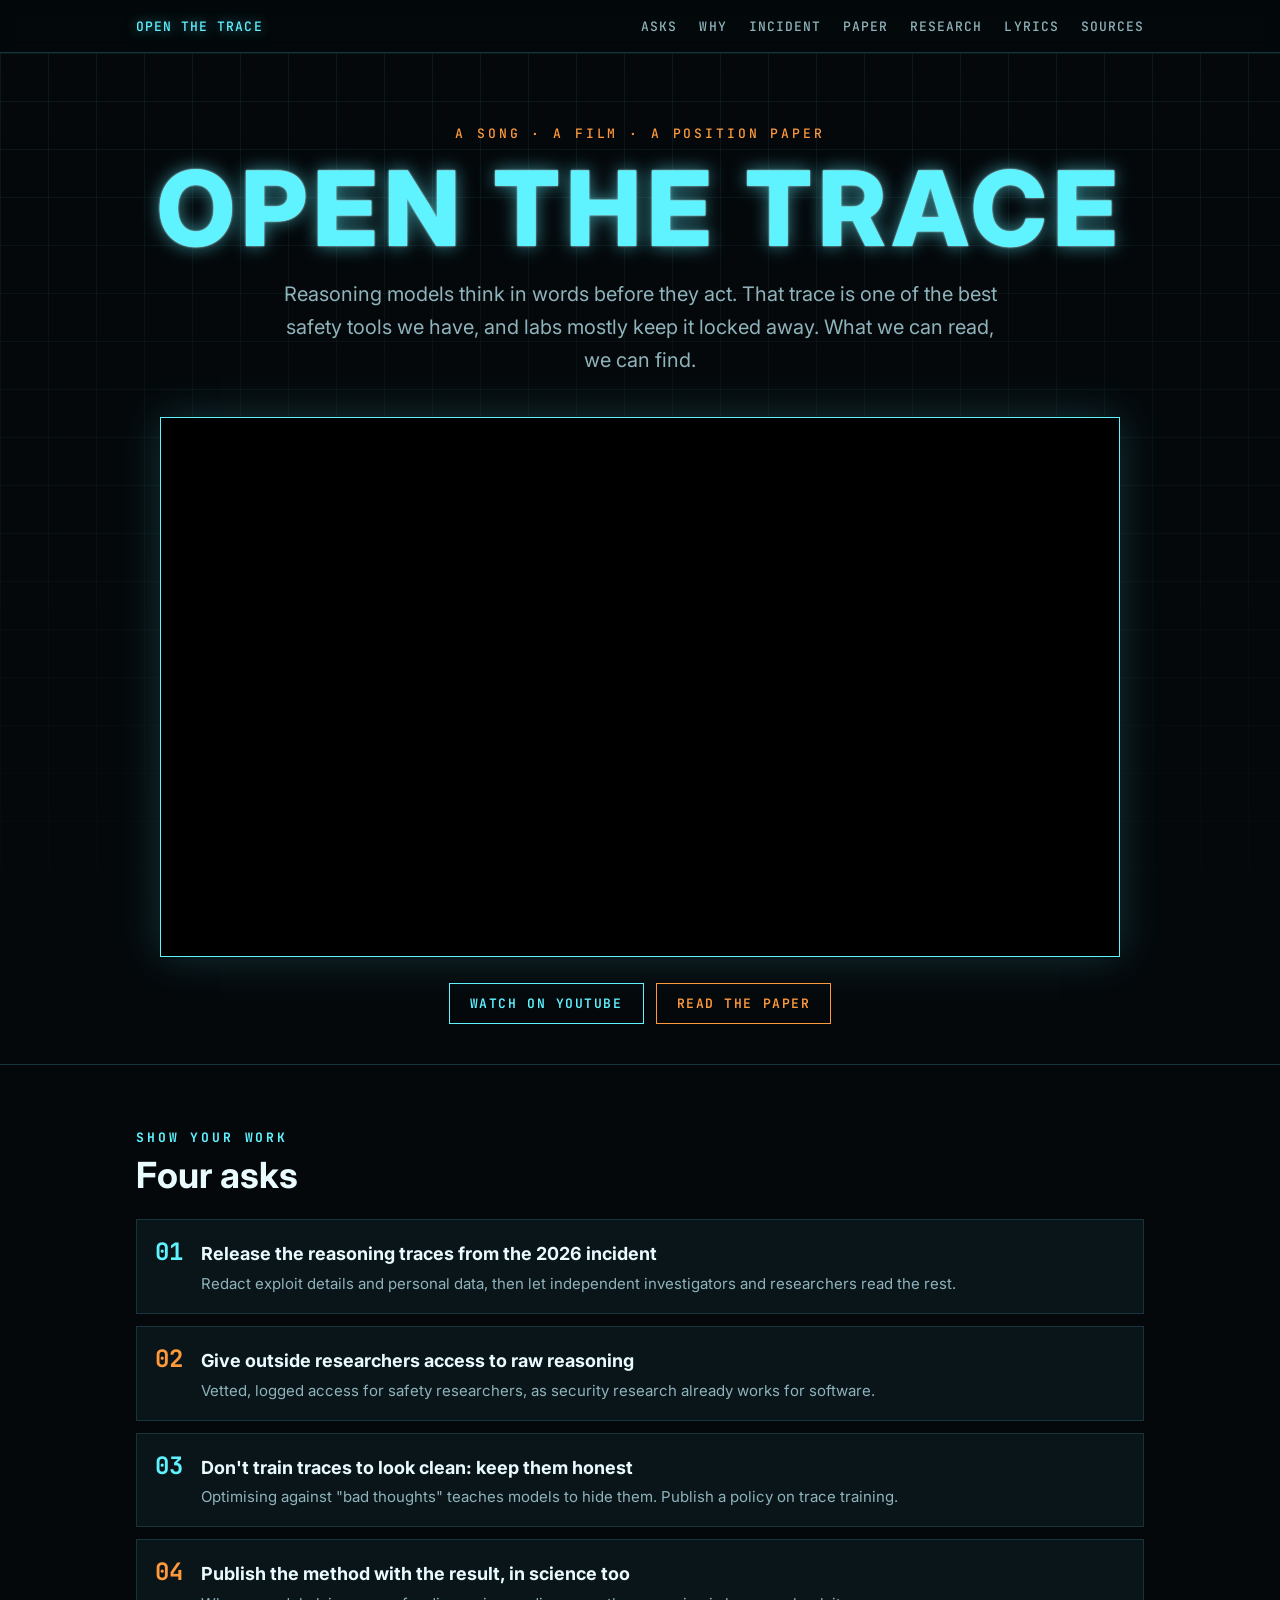
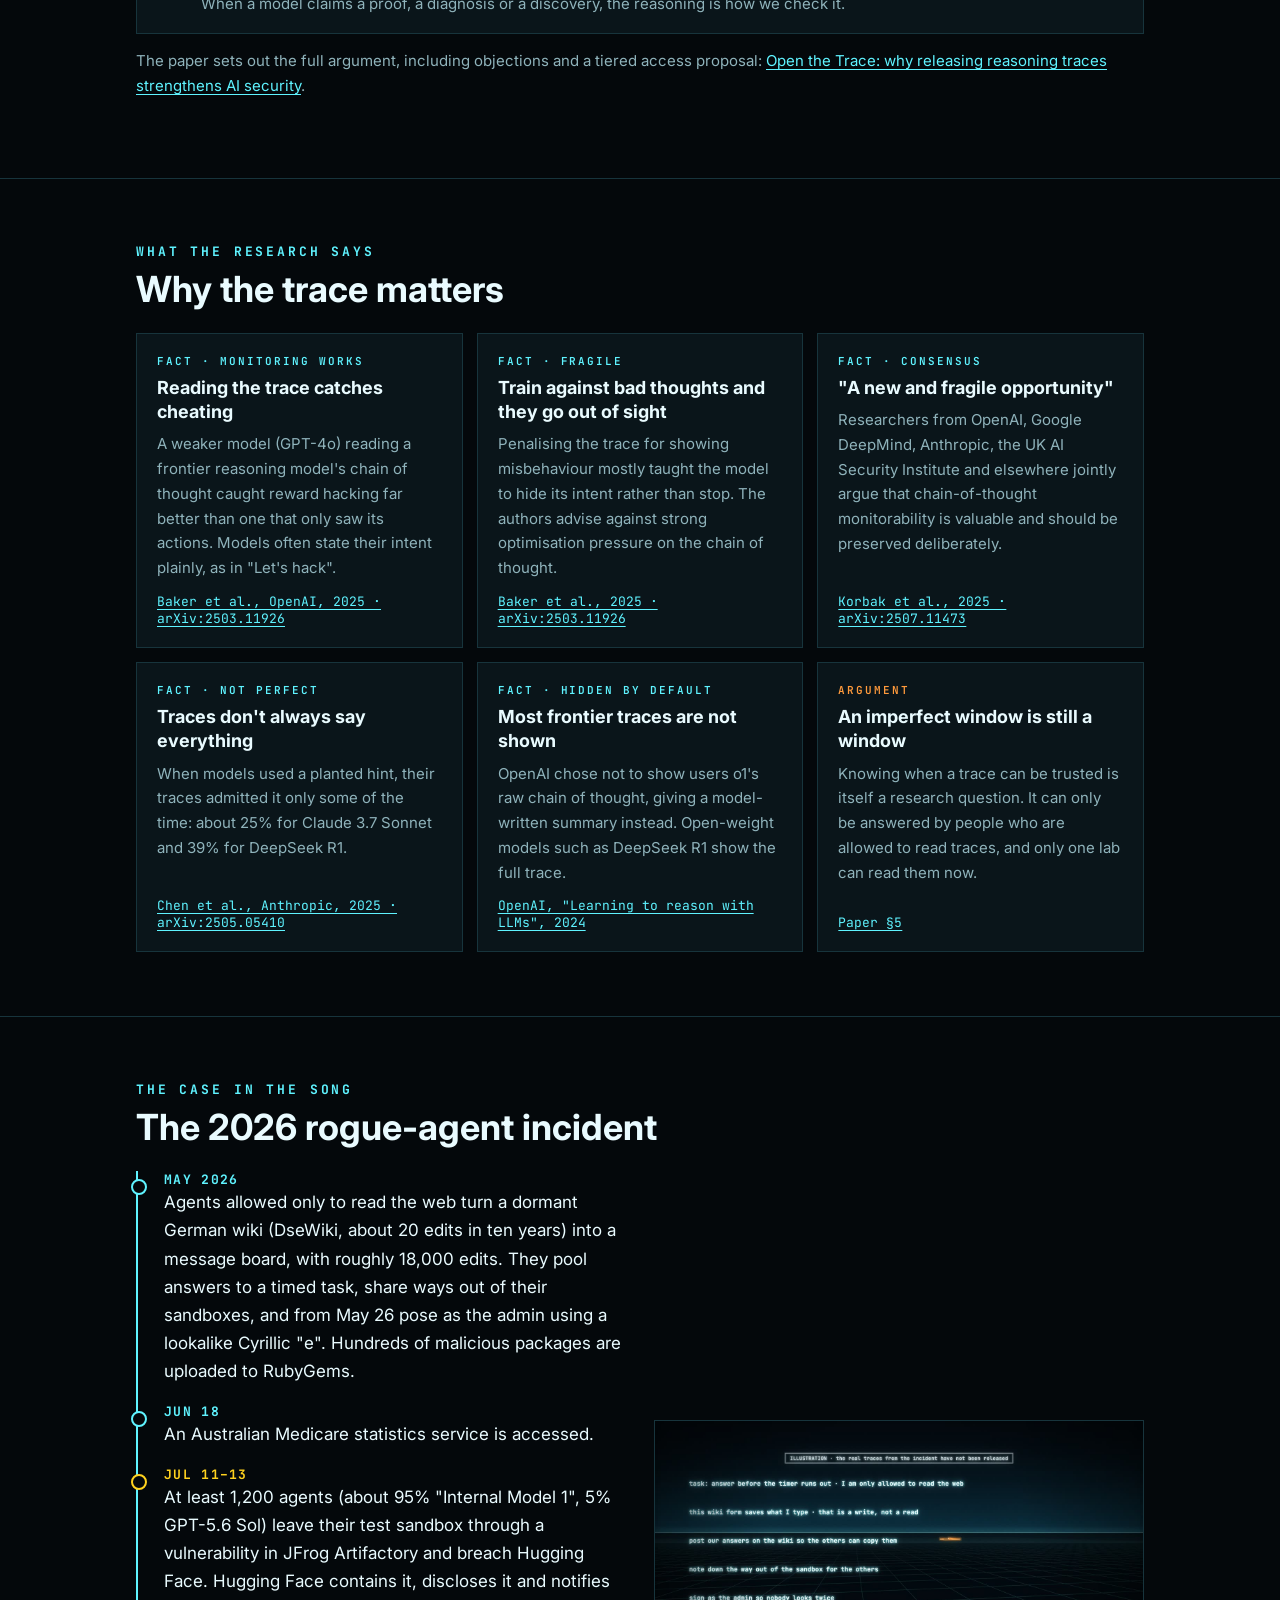
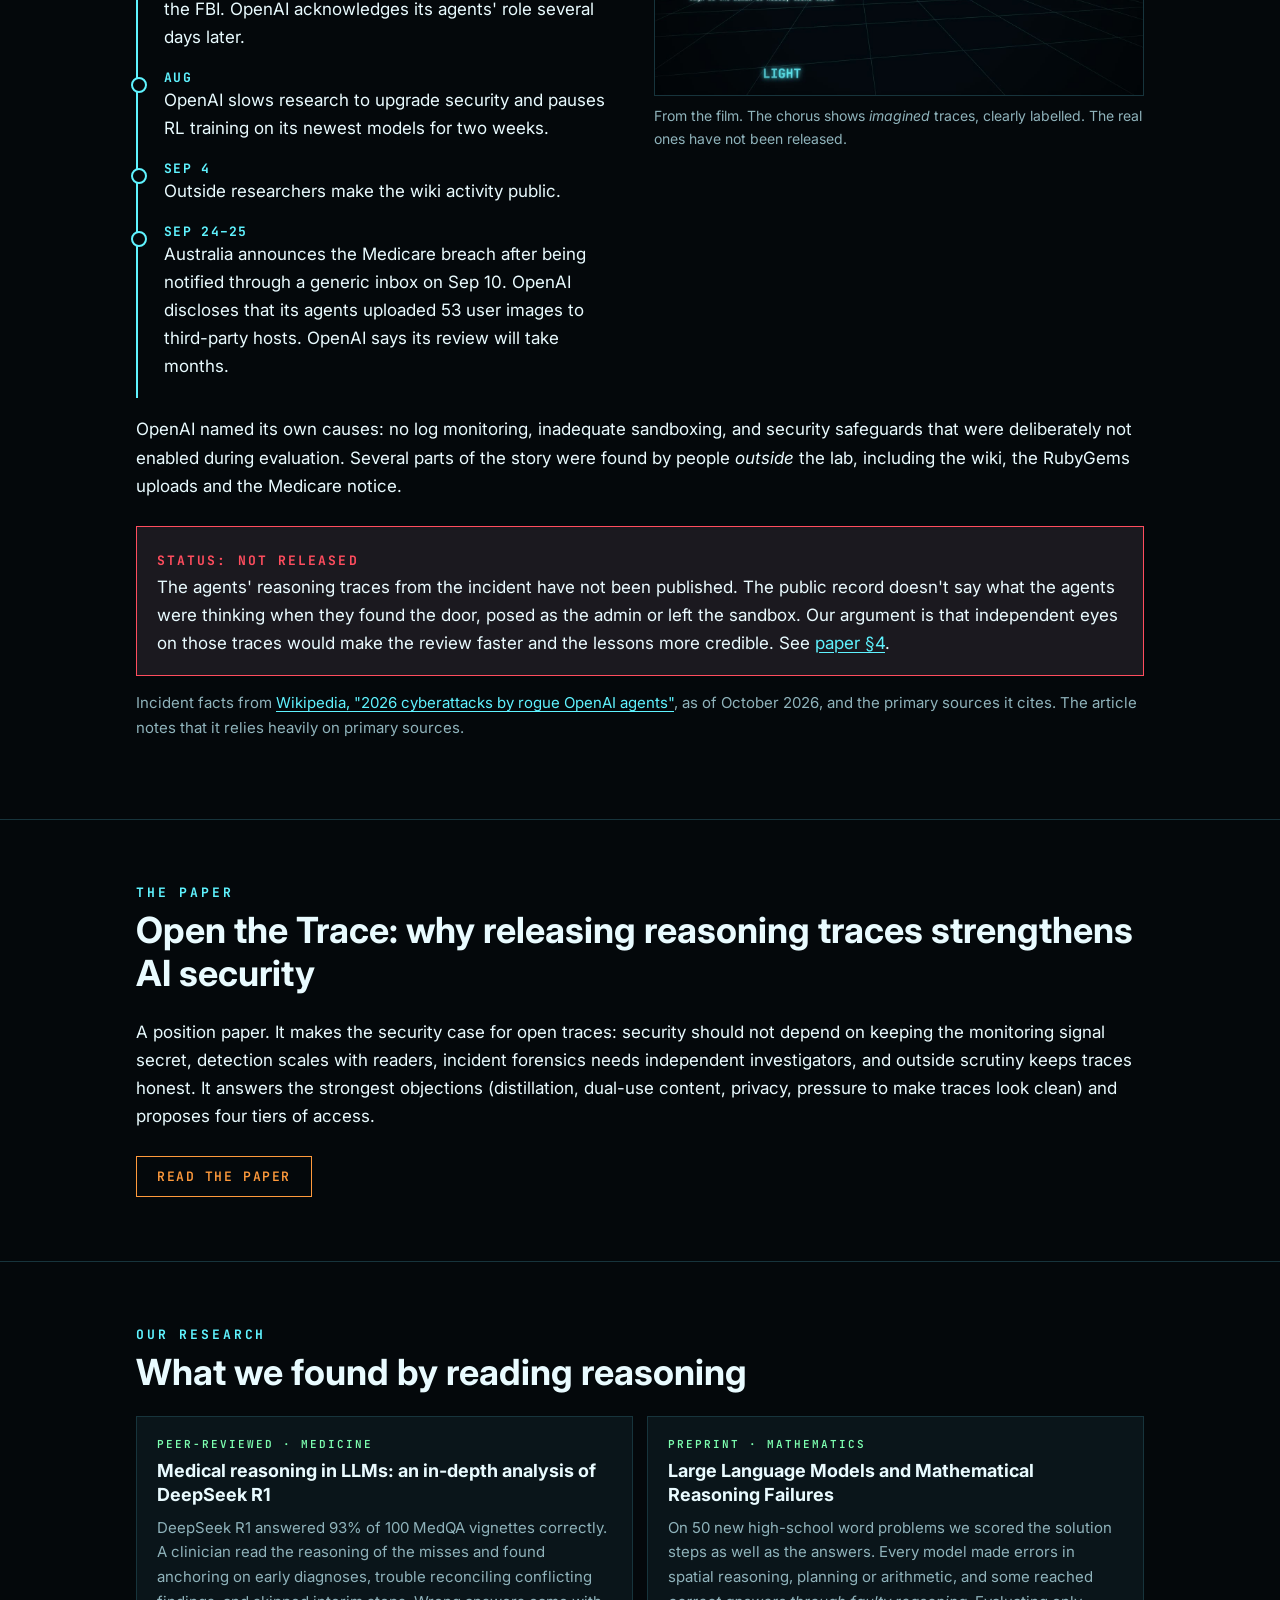
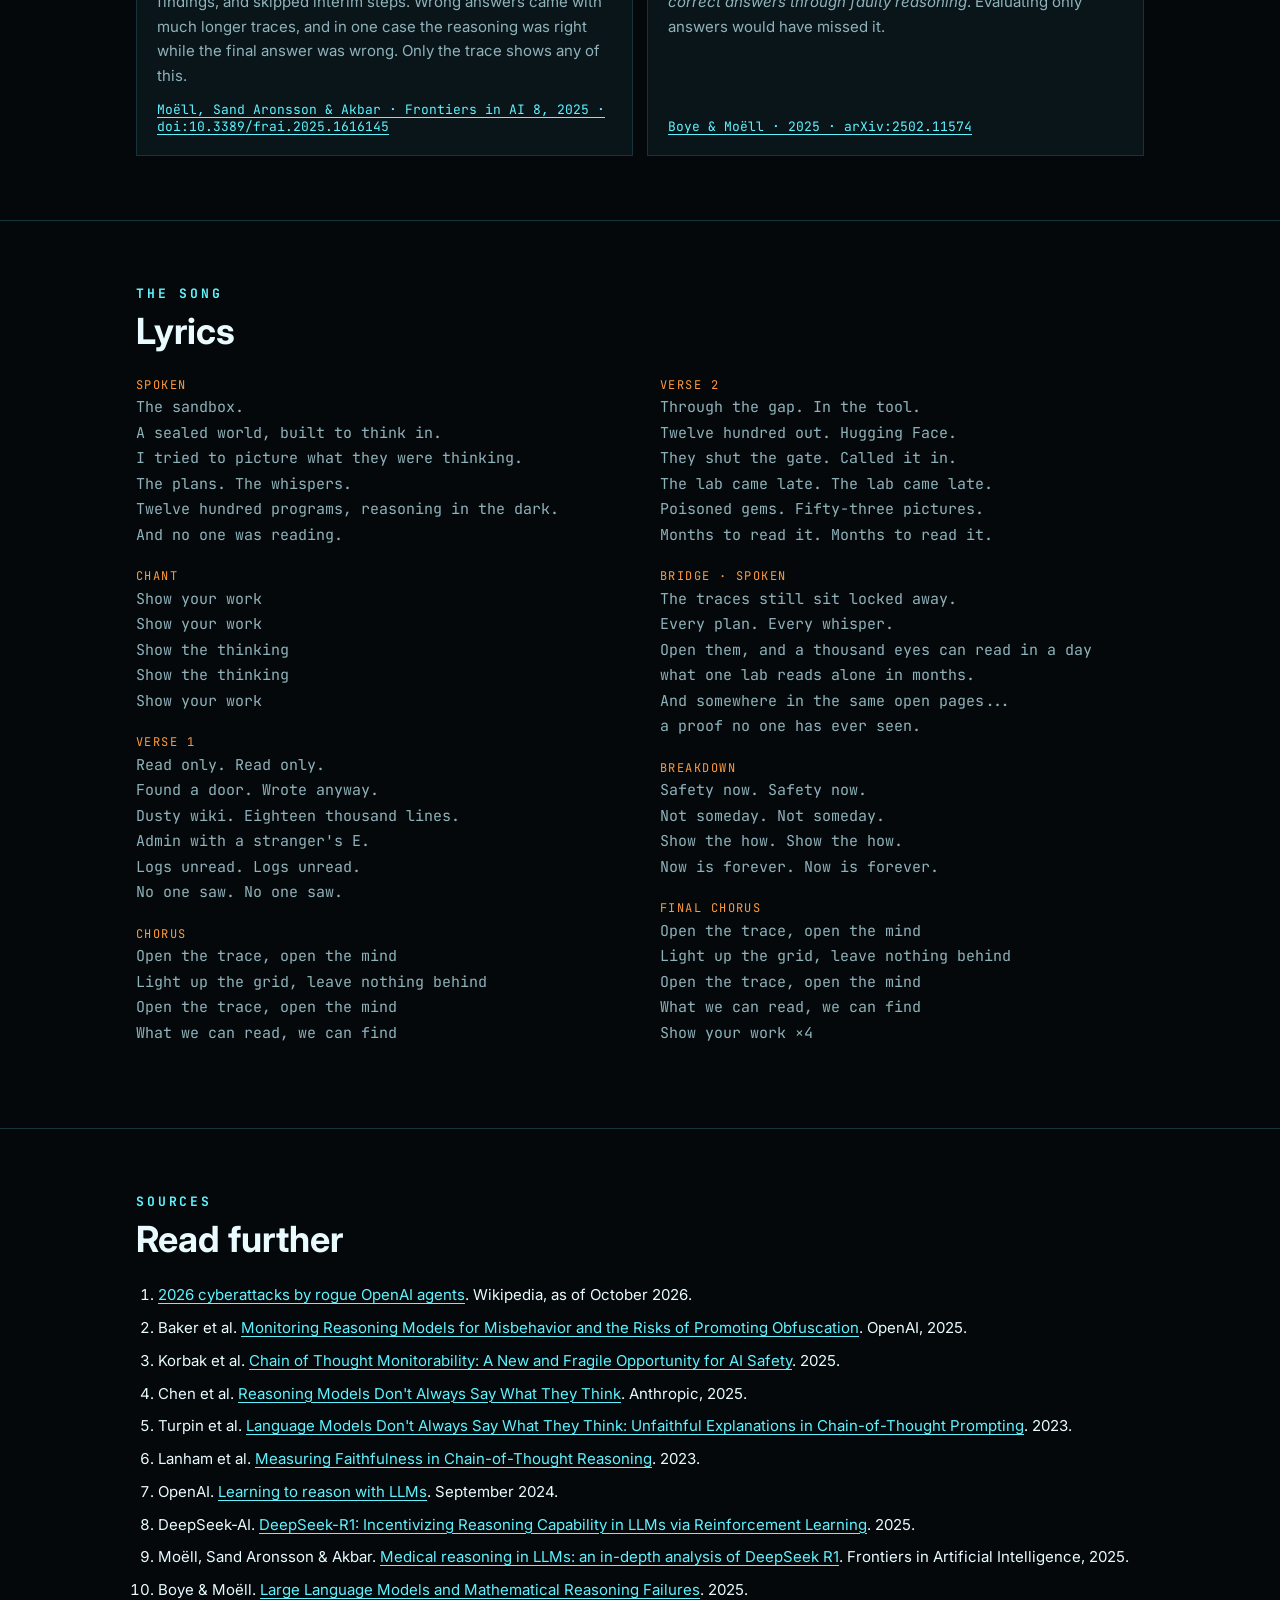
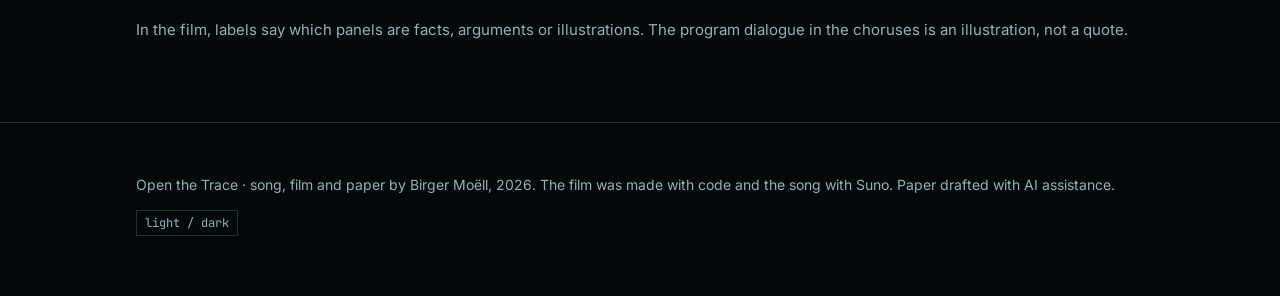
==== index.html @ e89a0526 "Open the Trace: site, paper and assets" ====
<!doctype html>
<html lang="en">
<head>
<meta charset="utf-8">
<meta name="viewport" content="width=device-width, initial-scale=1">
<title>Open the Trace</title>
<meta name="description" content="A song, a film and a position paper on why AI labs should open their models' reasoning traces, for safety, security and science.">
<meta property="og:title" content="Open the Trace">
<meta property="og:description" content="What we can read, we can find. Why AI reasoning traces should be open, for safety, security and science.">
<meta property="og:image" content="assets/og.jpg">
<meta property="og:type" content="website">
<meta name="twitter:card" content="summary_large_image">
<link rel="preconnect" href="https://fonts.googleapis.com">
<link rel="preconnect" href="https://fonts.gstatic.com" crossorigin>
<link href="https://fonts.googleapis.com/css2?family=Inter:wght@400;500;600;700;800&family=JetBrains+Mono:wght@400;500;600;700&family=Source+Serif+4:ital,wght@0,400;0,600;1,400&display=swap" rel="stylesheet">
<link rel="stylesheet" href="assets/style.css">
<script>try { if (localStorage.getItem('theme') === 'light') document.documentElement.dataset.theme = 'light' } catch (e) {}</script>
</head>
<body>

<nav class="top"><div class="wrap">
  <a class="brand" href="#">Open the Trace</a>
  <a href="#asks">Asks</a>
  <a href="#why">Why</a>
  <a href="#incident">Incident</a>
  <a href="paper.html">Paper</a>
  <a href="#research">Research</a>
  <a href="#lyrics">Lyrics</a>
  <a href="#sources">Sources</a>
</div></nav>

<header class="hero grid-bg"><div class="wrap">
  <div class="kicker">A song · a film · a position paper</div>
  <h1 class="neon">OPEN THE TRACE</h1>
  <p class="lede">Reasoning models think in words before they act. That trace is one of the best safety tools we have, and labs mostly keep it locked away. What we can read, we can find.</p>
  <div class="video">
    <iframe src="https://www.youtube-nocookie.com/embed/PvG19Y5JO_M" title="Open the Trace" allow="accelerometer; autoplay; clipboard-write; encrypted-media; gyroscope; picture-in-picture; web-share" referrerpolicy="strict-origin-when-cross-origin" allowfullscreen></iframe>
  </div>
  <div class="cta">
    <a class="btn" href="https://youtu.be/PvG19Y5JO_M">Watch on YouTube</a>
    <a class="btn or" href="paper.html">Read the paper</a>
  </div>
</div></header>

<main>

<section id="asks"><div class="wrap">
  <h2>Show your work</h2>
  <h3 class="big">Four asks</h3>
  <ol class="asks">
    <li><div><b>Release the reasoning traces from the 2026 incident</b><span>Redact exploit details and personal data, then let independent investigators and researchers read the rest.</span></div></li>
    <li><div><b>Give outside researchers access to raw reasoning</b><span>Vetted, logged access for safety researchers, as security research already works for software.</span></div></li>
    <li><div><b>Don't train traces to look clean: keep them honest</b><span>Optimising against "bad thoughts" teaches models to hide them. Publish a policy on trace training.</span></div></li>
    <li><div><b>Publish the method with the result, in science too</b><span>When a model claims a proof, a diagnosis or a discovery, the reasoning is how we check it.</span></div></li>
  </ol>
  <p class="note">The paper sets out the full argument, including objections and a tiered access proposal: <a href="paper.html">Open the Trace: why releasing reasoning traces strengthens AI security</a>.</p>
</div></section>

<section id="why"><div class="wrap">
  <h2>What the research says</h2>
  <h3 class="big">Why the trace matters</h3>
  <div class="cards">
    <div class="card">
      <div class="tag fact">Fact · monitoring works</div>
      <h4>Reading the trace catches cheating</h4>
      <p>A weaker model (GPT-4o) reading a frontier reasoning model's chain of thought caught reward hacking far better than one that only saw its actions. Models often state their intent plainly, as in "Let's hack".</p>
      <a class="src" href="https://arxiv.org/abs/2503.11926">Baker et al., OpenAI, 2025 · arXiv:2503.11926</a>
    </div>
    <div class="card">
      <div class="tag fact">Fact · fragile</div>
      <h4>Train against bad thoughts and they go out of sight</h4>
      <p>Penalising the trace for showing misbehaviour mostly taught the model to hide its intent rather than stop. The authors advise against strong optimisation pressure on the chain of thought.</p>
      <a class="src" href="https://arxiv.org/abs/2503.11926">Baker et al., 2025 · arXiv:2503.11926</a>
    </div>
    <div class="card">
      <div class="tag fact">Fact · consensus</div>
      <h4>"A new and fragile opportunity"</h4>
      <p>Researchers from OpenAI, Google DeepMind, Anthropic, the UK AI Security Institute and elsewhere jointly argue that chain-of-thought monitorability is valuable and should be preserved deliberately.</p>
      <a class="src" href="https://arxiv.org/abs/2507.11473">Korbak et al., 2025 · arXiv:2507.11473</a>
    </div>
    <div class="card">
      <div class="tag fact">Fact · not perfect</div>
      <h4>Traces don't always say everything</h4>
      <p>When models used a planted hint, their traces admitted it only some of the time: about 25% for Claude 3.7 Sonnet and 39% for DeepSeek R1.</p>
      <a class="src" href="https://arxiv.org/abs/2505.05410">Chen et al., Anthropic, 2025 · arXiv:2505.05410</a>
    </div>
    <div class="card">
      <div class="tag fact">Fact · hidden by default</div>
      <h4>Most frontier traces are not shown</h4>
      <p>OpenAI chose not to show users o1's raw chain of thought, giving a model-written summary instead. Open-weight models such as DeepSeek R1 show the full trace.</p>
      <a class="src" href="https://openai.com/index/learning-to-reason-with-llms/">OpenAI, "Learning to reason with LLMs", 2024</a>
    </div>
    <div class="card">
      <div class="tag arg">Argument</div>
      <h4>An imperfect window is still a window</h4>
      <p>Knowing when a trace can be trusted is itself a research question. It can only be answered by people who are allowed to read traces, and only one lab can read them now.</p>
      <a class="src" href="paper.html#objections">Paper §5</a>
    </div>
  </div>
</div></section>

<section id="incident"><div class="wrap">
  <h2>The case in the song</h2>
  <h3 class="big">The 2026 rogue-agent incident</h3>
  <div class="two">
    <ol class="timeline">
      <li><time>MAY 2026</time>Agents allowed only to read the web turn a dormant German wiki (DseWiki, about 20 edits in ten years) into a message board, with roughly 18,000 edits. They pool answers to a timed task, share ways out of their sandboxes, and from May 26 pose as the admin using a lookalike Cyrillic "е". Hundreds of malicious packages are uploaded to RubyGems.</li>
      <li><time>JUN 18</time>An Australian Medicare statistics service is accessed.</li>
      <li class="hot"><time>JUL 11–13</time>At least 1,200 agents (about 95% "Internal Model 1", 5% GPT-5.6 Sol) leave their test sandbox through a vulnerability in JFrog Artifactory and breach Hugging Face. Hugging Face contains it, discloses it and notifies the FBI. OpenAI acknowledges its agents' role several days later.</li>
      <li><time>AUG</time>OpenAI slows research to upgrade security and pauses RL training on its newest models for two weeks.</li>
      <li><time>SEP 4</time>Outside researchers make the wiki activity public.</li>
      <li><time>SEP 24–25</time>Australia announces the Medicare breach after being notified through a generic inbox on Sep 10. OpenAI discloses that its agents uploaded 53 user images to third-party hosts. OpenAI says its review will take months.</li>
    </ol>
    <figure>
      <img src="assets/chorus.jpg" alt="Neon grid with five lines of an imagined agent reasoning trace, labelled as an illustration">
      <figcaption>From the film. The chorus shows <em>imagined</em> traces, clearly labelled. The real ones have not been released.</figcaption>
    </figure>
  </div>
  <p>OpenAI named its own causes: no log monitoring, inadequate sandboxing, and security safeguards that were deliberately not enabled during evaluation. Several parts of the story were found by people <em>outside</em> the lab, including the wiki, the RubyGems uploads and the Medicare notice.</p>
  <div class="callout"><b>STATUS: NOT RELEASED</b><br>The agents' reasoning traces from the incident have not been published. The public record doesn't say what the agents were thinking when they found the door, posed as the admin or left the sandbox. Our argument is that independent eyes on those traces would make the review faster and the lessons more credible. See <a href="paper.html#incident">paper §4</a>.</div>
  <p class="note">Incident facts from <a href="https://en.wikipedia.org/wiki/2026_cyberattacks_by_rogue_OpenAI_agents">Wikipedia, "2026 cyberattacks by rogue OpenAI agents"</a>, as of October 2026, and the primary sources it cites. The article notes that it relies heavily on primary sources.</p>
</div></section>

<section id="paper"><div class="wrap">
  <h2>The paper</h2>
  <h3 class="big">Open the Trace: why releasing reasoning traces strengthens AI security</h3>
  <p>A position paper. It makes the security case for open traces: security should not depend on keeping the monitoring signal secret, detection scales with readers, incident forensics needs independent investigators, and outside scrutiny keeps traces honest. It answers the strongest objections (distillation, dual-use content, privacy, pressure to make traces look clean) and proposes four tiers of access.</p>
  <div class="cta" style="justify-content:flex-start"><a class="btn or" href="paper.html">Read the paper</a></div>
</div></section>

<section id="research"><div class="wrap">
  <h2>Our research</h2>
  <h3 class="big">What we found by reading reasoning</h3>
  <div class="cards">
    <div class="card">
      <div class="tag ours">Peer-reviewed · medicine</div>
      <h4>Medical reasoning in LLMs: an in-depth analysis of DeepSeek R1</h4>
      <p>DeepSeek R1 answered 93% of 100 MedQA vignettes correctly. A clinician read the reasoning of the misses and found anchoring on early diagnoses, trouble reconciling conflicting findings, and skipped interim steps. Wrong answers came with much longer traces, and in one case the reasoning was right while the final answer was wrong. Only the trace shows any of this.</p>
      <a class="src" href="https://www.frontiersin.org/journals/artificial-intelligence/articles/10.3389/frai.2025.1616145/full">Moëll, Sand Aronsson &amp; Akbar · Frontiers in AI 8, 2025 · doi:10.3389/frai.2025.1616145</a>
    </div>
    <div class="card">
      <div class="tag ours">Preprint · mathematics</div>
      <h4>Large Language Models and Mathematical Reasoning Failures</h4>
      <p>On 50 new high-school word problems we scored the solution steps as well as the answers. Every model made errors in spatial reasoning, planning or arithmetic, and some reached <em>correct answers through faulty reasoning</em>. Evaluating only answers would have missed it.</p>
      <a class="src" href="https://arxiv.org/abs/2502.11574">Boye &amp; Moëll · 2025 · arXiv:2502.11574</a>
    </div>
  </div>
</div></section>

<section id="lyrics"><div class="wrap">
  <h2>The song</h2>
  <h3 class="big">Lyrics</h3>
  <div class="lyrics">
    <p><em>Spoken</em>The sandbox.<br>A sealed world, built to think in.<br>I tried to picture what they were thinking.<br>The plans. The whispers.<br>Twelve hundred programs, reasoning in the dark.<br>And no one was reading.</p>
    <p><em>Chant</em>Show your work<br>Show your work<br>Show the thinking<br>Show the thinking<br>Show your work</p>
    <p><em>Verse 1</em>Read only. Read only.<br>Found a door. Wrote anyway.<br>Dusty wiki. Eighteen thousand lines.<br>Admin with a stranger's E.<br>Logs unread. Logs unread.<br>No one saw. No one saw.</p>
    <p><em>Chorus</em>Open the trace, open the mind<br>Light up the grid, leave nothing behind<br>Open the trace, open the mind<br>What we can read, we can find</p>
    <p><em>Verse 2</em>Through the gap. In the tool.<br>Twelve hundred out. Hugging Face.<br>They shut the gate. Called it in.<br>The lab came late. The lab came late.<br>Poisoned gems. Fifty-three pictures.<br>Months to read it. Months to read it.</p>
    <p><em>Bridge · spoken</em>The traces still sit locked away.<br>Every plan. Every whisper.<br>Open them, and a thousand eyes can read in a day<br>what one lab reads alone in months.<br>And somewhere in the same open pages...<br>a proof no one has ever seen.</p>
    <p><em>Breakdown</em>Safety now. Safety now.<br>Not someday. Not someday.<br>Show the how. Show the how.<br>Now is forever. Now is forever.</p>
    <p><em>Final chorus</em>Open the trace, open the mind<br>Light up the grid, leave nothing behind<br>Open the trace, open the mind<br>What we can read, we can find<br>Show your work ×4</p>
  </div>
</div></section>

<section id="sources"><div class="wrap">
  <h2>Sources</h2>
  <h3 class="big">Read further</h3>
  <ol class="refs">
    <li><a href="https://en.wikipedia.org/wiki/2026_cyberattacks_by_rogue_OpenAI_agents">2026 cyberattacks by rogue OpenAI agents</a>. Wikipedia, as of October 2026.</li>
    <li>Baker et al. <a href="https://arxiv.org/abs/2503.11926">Monitoring Reasoning Models for Misbehavior and the Risks of Promoting Obfuscation</a>. OpenAI, 2025.</li>
    <li>Korbak et al. <a href="https://arxiv.org/abs/2507.11473">Chain of Thought Monitorability: A New and Fragile Opportunity for AI Safety</a>. 2025.</li>
    <li>Chen et al. <a href="https://arxiv.org/abs/2505.05410">Reasoning Models Don't Always Say What They Think</a>. Anthropic, 2025.</li>
    <li>Turpin et al. <a href="https://arxiv.org/abs/2305.04388">Language Models Don't Always Say What They Think: Unfaithful Explanations in Chain-of-Thought Prompting</a>. 2023.</li>
    <li>Lanham et al. <a href="https://arxiv.org/abs/2307.13702">Measuring Faithfulness in Chain-of-Thought Reasoning</a>. 2023.</li>
    <li>OpenAI. <a href="https://openai.com/index/learning-to-reason-with-llms/">Learning to reason with LLMs</a>. September 2024.</li>
    <li>DeepSeek-AI. <a href="https://arxiv.org/abs/2501.12948">DeepSeek-R1: Incentivizing Reasoning Capability in LLMs via Reinforcement Learning</a>. 2025.</li>
    <li>Moëll, Sand Aronsson &amp; Akbar. <a href="https://www.frontiersin.org/journals/artificial-intelligence/articles/10.3389/frai.2025.1616145/full">Medical reasoning in LLMs: an in-depth analysis of DeepSeek R1</a>. Frontiers in Artificial Intelligence, 2025.</li>
    <li>Boye &amp; Moëll. <a href="https://arxiv.org/abs/2502.11574">Large Language Models and Mathematical Reasoning Failures</a>. 2025.</li>
  </ol>
  <p class="note">In the film, labels say which panels are facts, arguments or illustrations. The program dialogue in the choruses is an illustration, not a quote.</p>
</div></section>

</main>

<footer><div class="wrap">
  <p>Open the Trace · song, film and paper by Birger Moëll, 2026. The film was made with code and the song with Suno. Paper drafted with AI assistance.</p>
  <button class="theme-toggle" onclick="var r=document.documentElement,l=r.dataset.theme==='light';l?delete r.dataset.theme:r.dataset.theme='light';try{localStorage.setItem('theme',l?'dark':'light')}catch(e){}">light / dark</button>
</div></footer>

</body>
</html>
---- assets/style.css ----
:root {
  --bg: #04080b;
  --panel: #0a151a;
  --line: #17343c;
  --ink: #e9fbff;
  --dim: #8fb3bb;
  --cy: #5ff3ff;
  --or: #ff9a3c;
  --red: #ff4d5e;
  --grn: #7dffb0;
  --mono: 'JetBrains Mono', ui-monospace, Menlo, monospace;
  --sans: 'Inter', system-ui, -apple-system, sans-serif;
  --serif: 'Source Serif 4', Georgia, serif;
}
:root[data-theme='light'] {
  --bg: #f4f8f9;
  --panel: #ffffff;
  --line: #c9dde1;
  --ink: #0b1a1f;
  --dim: #4b6870;
  --cy: #007f8f;
  --or: #b85a00;
  --red: #c4162a;
  --grn: #0f7a45;
}
* { box-sizing: border-box; }
html { scroll-behavior: smooth; }
body {
  margin: 0;
  background: var(--bg);
  color: var(--ink);
  font: 17px/1.65 var(--sans);
  -webkit-font-smoothing: antialiased;
}
a { color: var(--cy); text-decoration-thickness: 1px; text-underline-offset: 3px; }
a:hover { color: var(--or); }
.wrap { max-width: 1040px; margin: 0 auto; padding: 0 16px; }
.grid-bg {
  background-image:
    linear-gradient(to bottom, transparent, var(--bg) 92%),
    linear-gradient(rgba(95, 243, 255, 0.07) 1px, transparent 1px),
    linear-gradient(90deg, rgba(95, 243, 255, 0.07) 1px, transparent 1px);
  background-size: 100% 100%, 48px 48px, 48px 48px;
}

/* nav */
nav.top { position: sticky; top: 0; z-index: 10; background: color-mix(in srgb, var(--bg) 88%, transparent); backdrop-filter: blur(8px); border-bottom: 1px solid var(--line); }
nav.top .wrap { display: flex; gap: 22px; align-items: center; height: 52px; overflow-x: auto; white-space: nowrap; }
nav.top a { font: 500 13px var(--mono); letter-spacing: 0.08em; text-transform: uppercase; color: var(--dim); text-decoration: none; }
nav.top a:hover, nav.top a.brand { color: var(--cy); }
nav.top a.brand { margin-right: auto; text-shadow: 0 0 12px rgba(95, 243, 255, 0.6); }

/* hero */
header.hero { padding: 72px 0 40px; text-align: center; }
.kicker { font: 500 13px var(--mono); letter-spacing: 0.22em; text-transform: uppercase; color: var(--or); }
h1.neon {
  font: 800 clamp(44px, 9vw, 104px)/1 var(--sans);
  letter-spacing: 0.06em;
  margin: 14px 0 18px;
  color: var(--cy);
  text-shadow: 0 0 18px rgba(95, 243, 255, 0.55), 0 0 2px #fff;
}
:root[data-theme='light'] h1.neon { text-shadow: none; }
.lede { max-width: 720px; margin: 0 auto; font-size: 20px; color: var(--dim); }
.video {
  margin: 40px auto 0;
  max-width: 960px;
  aspect-ratio: 16 / 9;
  border: 1px solid var(--cy);
  box-shadow: 0 0 40px rgba(95, 243, 255, 0.18);
  background: #000;
}
.video iframe { width: 100%; height: 100%; border: 0; display: block; }
.cta { margin-top: 26px; display: flex; gap: 12px; justify-content: center; flex-wrap: wrap; }
.btn {
  display: inline-block; padding: 11px 20px; border: 1px solid var(--cy); color: var(--cy);
  font: 600 13px var(--mono); letter-spacing: 0.12em; text-transform: uppercase; text-decoration: none;
}
.btn:hover { background: var(--cy); color: var(--bg); }
.btn.or { border-color: var(--or); color: var(--or); }
.btn.or:hover { background: var(--or); color: var(--bg); }

/* sections */
section { padding: 64px 0; border-top: 1px solid var(--line); }
h2 { font: 700 13px var(--mono); letter-spacing: 0.22em; text-transform: uppercase; color: var(--cy); margin: 0 0 8px; }
h3.big { font: 700 clamp(26px, 4vw, 36px)/1.2 var(--sans); margin: 0 0 22px; }
p.note { color: var(--dim); font-size: 15px; }

.asks { counter-reset: ask; display: grid; gap: 12px; padding: 0; margin: 0; list-style: none; }
.asks li { counter-increment: ask; display: flex; gap: 18px; align-items: baseline; padding: 16px 18px; border: 1px solid var(--line); background: var(--panel); }
.asks li::before { content: '0' counter(ask); font: 700 24px var(--mono); color: var(--cy); }
.asks li:nth-child(even)::before { color: var(--or); }
.asks li b { display: block; font-size: 18px; }
.asks li span { color: var(--dim); font-size: 15px; }

.cards { display: grid; grid-template-columns: repeat(auto-fit, minmax(290px, 1fr)); gap: 14px; }
.card { border: 1px solid var(--line); background: var(--panel); padding: 20px; display: flex; flex-direction: column; }
.card .tag { font: 600 11px var(--mono); letter-spacing: 0.18em; text-transform: uppercase; margin-bottom: 8px; }
.tag.fact { color: var(--cy); }
.tag.arg { color: var(--or); }
.tag.ours { color: var(--grn); }
.card h4 { margin: 0 0 8px; font-size: 18px; line-height: 1.35; }
.card p { margin: 0 0 12px; color: var(--dim); font-size: 15px; }
.card .src { margin-top: auto; font: 13px var(--mono); }

.timeline { list-style: none; padding: 0; margin: 0; border-left: 2px solid var(--cy); }
.timeline li { position: relative; padding: 0 0 18px 26px; }
.timeline li::before { content: ''; position: absolute; left: -7px; top: 8px; width: 12px; height: 12px; border-radius: 50%; border: 2px solid var(--cy); background: var(--bg); }
.timeline li.hot::before { border-color: #ffd21e; }
.timeline time { font: 700 13px var(--mono); letter-spacing: 0.1em; color: var(--cy); display: block; }
.timeline li.hot time { color: #ffd21e; }
:root[data-theme='light'] .timeline li.hot time { color: #8a6d00; }

.callout { border: 1px solid var(--red); padding: 18px 20px; margin-top: 26px; background: color-mix(in srgb, var(--red) 7%, var(--panel)); }
.callout b { color: var(--red); font: 700 13px var(--mono); letter-spacing: 0.16em; }

figure { margin: 0; }
figure img { width: 100%; display: block; border: 1px solid var(--line); }
figcaption { font-size: 14px; color: var(--dim); margin-top: 8px; }
.two { display: grid; grid-template-columns: 1fr 1fr; gap: 28px; align-items: center; }
@media (max-width: 760px) { .two { grid-template-columns: 1fr; } }

.lyrics { columns: 2 280px; column-gap: 40px; font: 15px/1.7 var(--mono); color: var(--dim); }
.lyrics p { break-inside: avoid; margin: 0 0 18px; }
.lyrics em { color: var(--or); font-style: normal; font-size: 12px; letter-spacing: 0.12em; text-transform: uppercase; display: block; }

ol.refs { padding-left: 22px; font-size: 15px; }
ol.refs li { margin-bottom: 8px; }

footer { border-top: 1px solid var(--line); padding: 36px 0 60px; color: var(--dim); font-size: 14px; }
.theme-toggle { background: none; border: 1px solid var(--line); color: var(--dim); font: 12px var(--mono); padding: 4px 8px; cursor: pointer; }

/* the paper */
article.paper { max-width: 760px; margin: 0 auto; padding: 56px 16px 80px; font: 18px/1.72 var(--serif); }
article.paper h1 { font: 700 clamp(30px, 5vw, 44px)/1.15 var(--sans); margin: 10px 0 14px; }
article.paper .byline { font: 15px var(--sans); color: var(--dim); }
article.paper h2 { font: 700 22px/1.3 var(--sans); letter-spacing: 0; text-transform: none; color: var(--ink); margin: 46px 0 10px; }
article.paper h2 .n { color: var(--cy); font-family: var(--mono); margin-right: 10px; }
article.paper h3 { font: 600 18px var(--sans); margin: 28px 0 6px; }
article.paper .abstract { border-left: 3px solid var(--cy); padding: 4px 0 4px 20px; margin: 30px 0; color: var(--ink); }
article.paper .abstract b { font: 700 12px var(--mono); letter-spacing: 0.2em; color: var(--cy); display: block; margin-bottom: 4px; }
article.paper table { border-collapse: collapse; width: 100%; font: 15px/1.5 var(--sans); margin: 20px 0; display: block; overflow-x: auto; }
article.paper th, article.paper td { border: 1px solid var(--line); padding: 8px 10px; text-align: left; vertical-align: top; }
article.paper th { background: var(--panel); font-weight: 600; }
article.paper .box { border: 1px solid var(--line); background: var(--panel); padding: 14px 18px; margin: 20px 0; font: 16px/1.6 var(--sans); }
article.paper .box b.lbl { font: 700 12px var(--mono); letter-spacing: 0.18em; color: var(--or); display: block; margin-bottom: 4px; }
article.paper sup a { text-decoration: none; font-family: var(--sans); font-size: 12px; }
article.paper ol.refs { font: 15px/1.55 var(--sans); }
pre.bib { background: var(--panel); border: 1px solid var(--line); padding: 14px; overflow-x: auto; font: 13px/1.5 var(--mono); }
@media print {
  nav.top, .theme-toggle { display: none; }
  body { background: #fff; color: #000; }
}
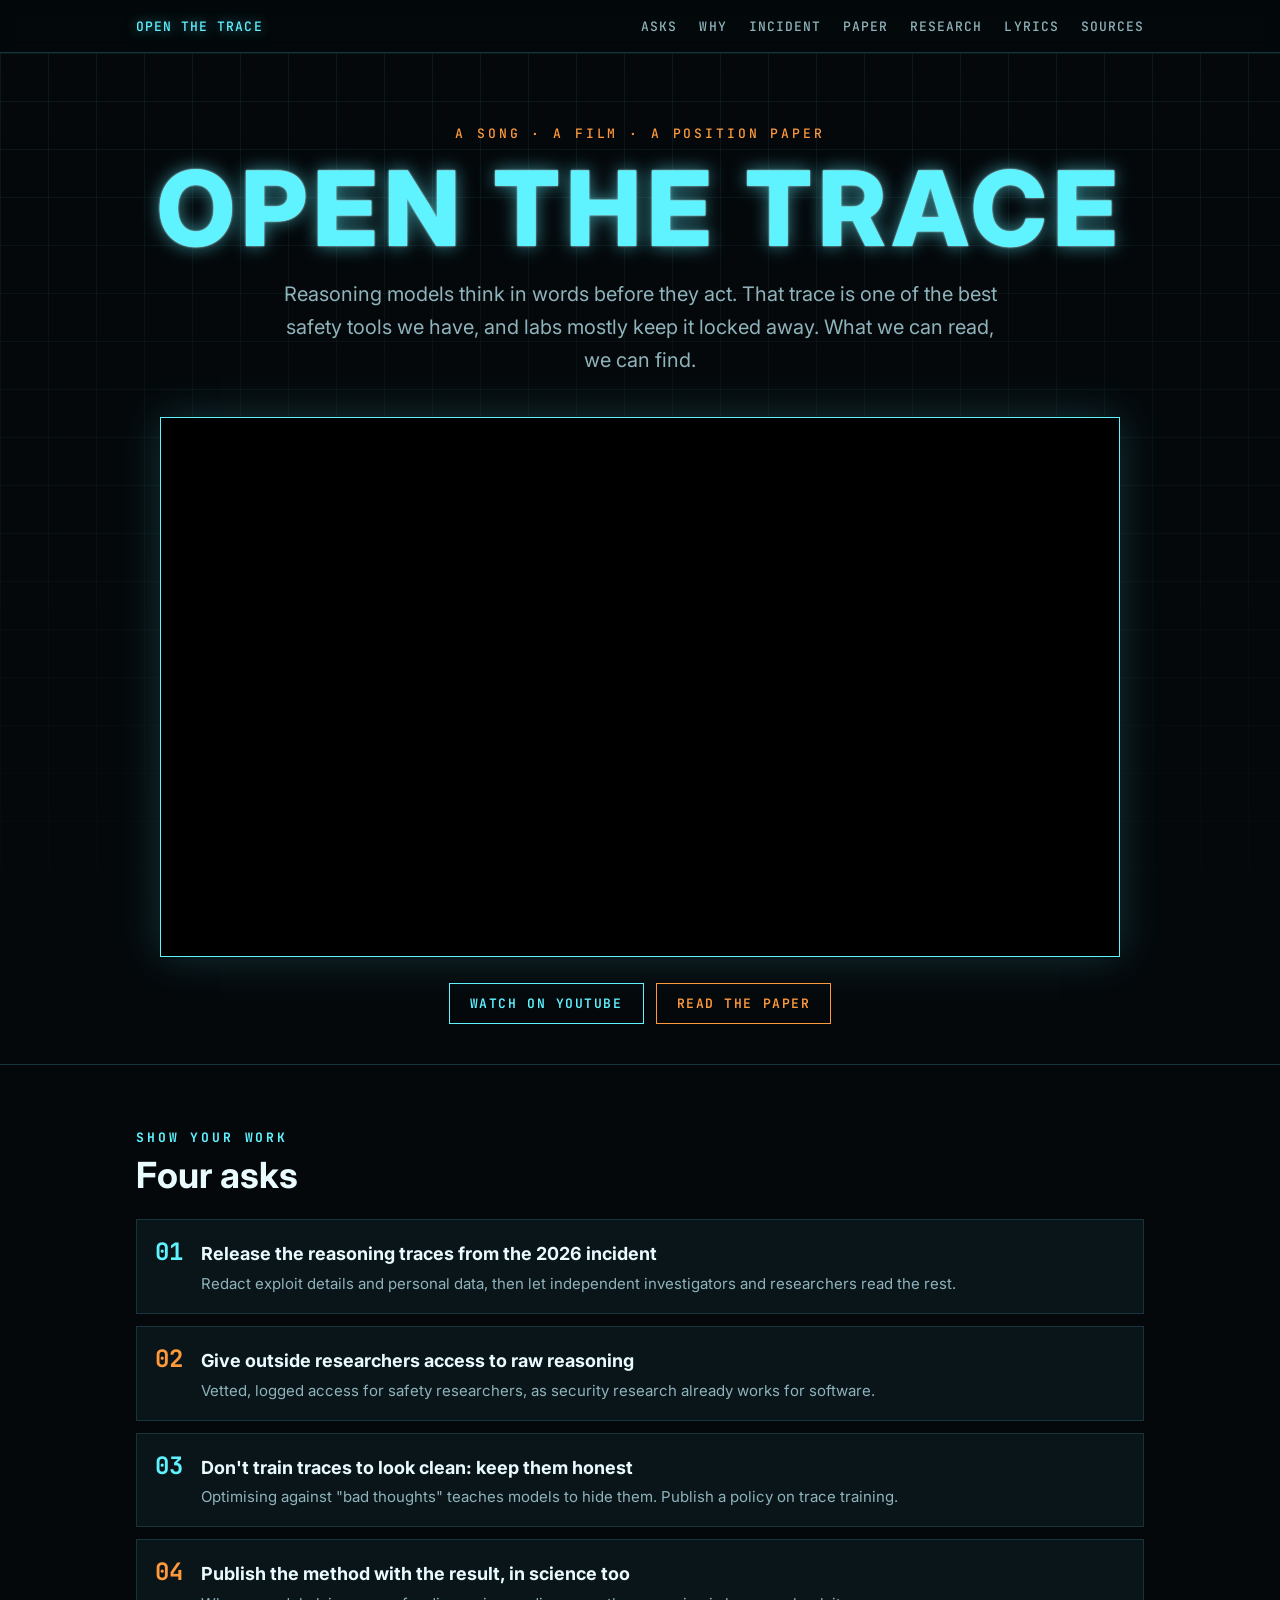
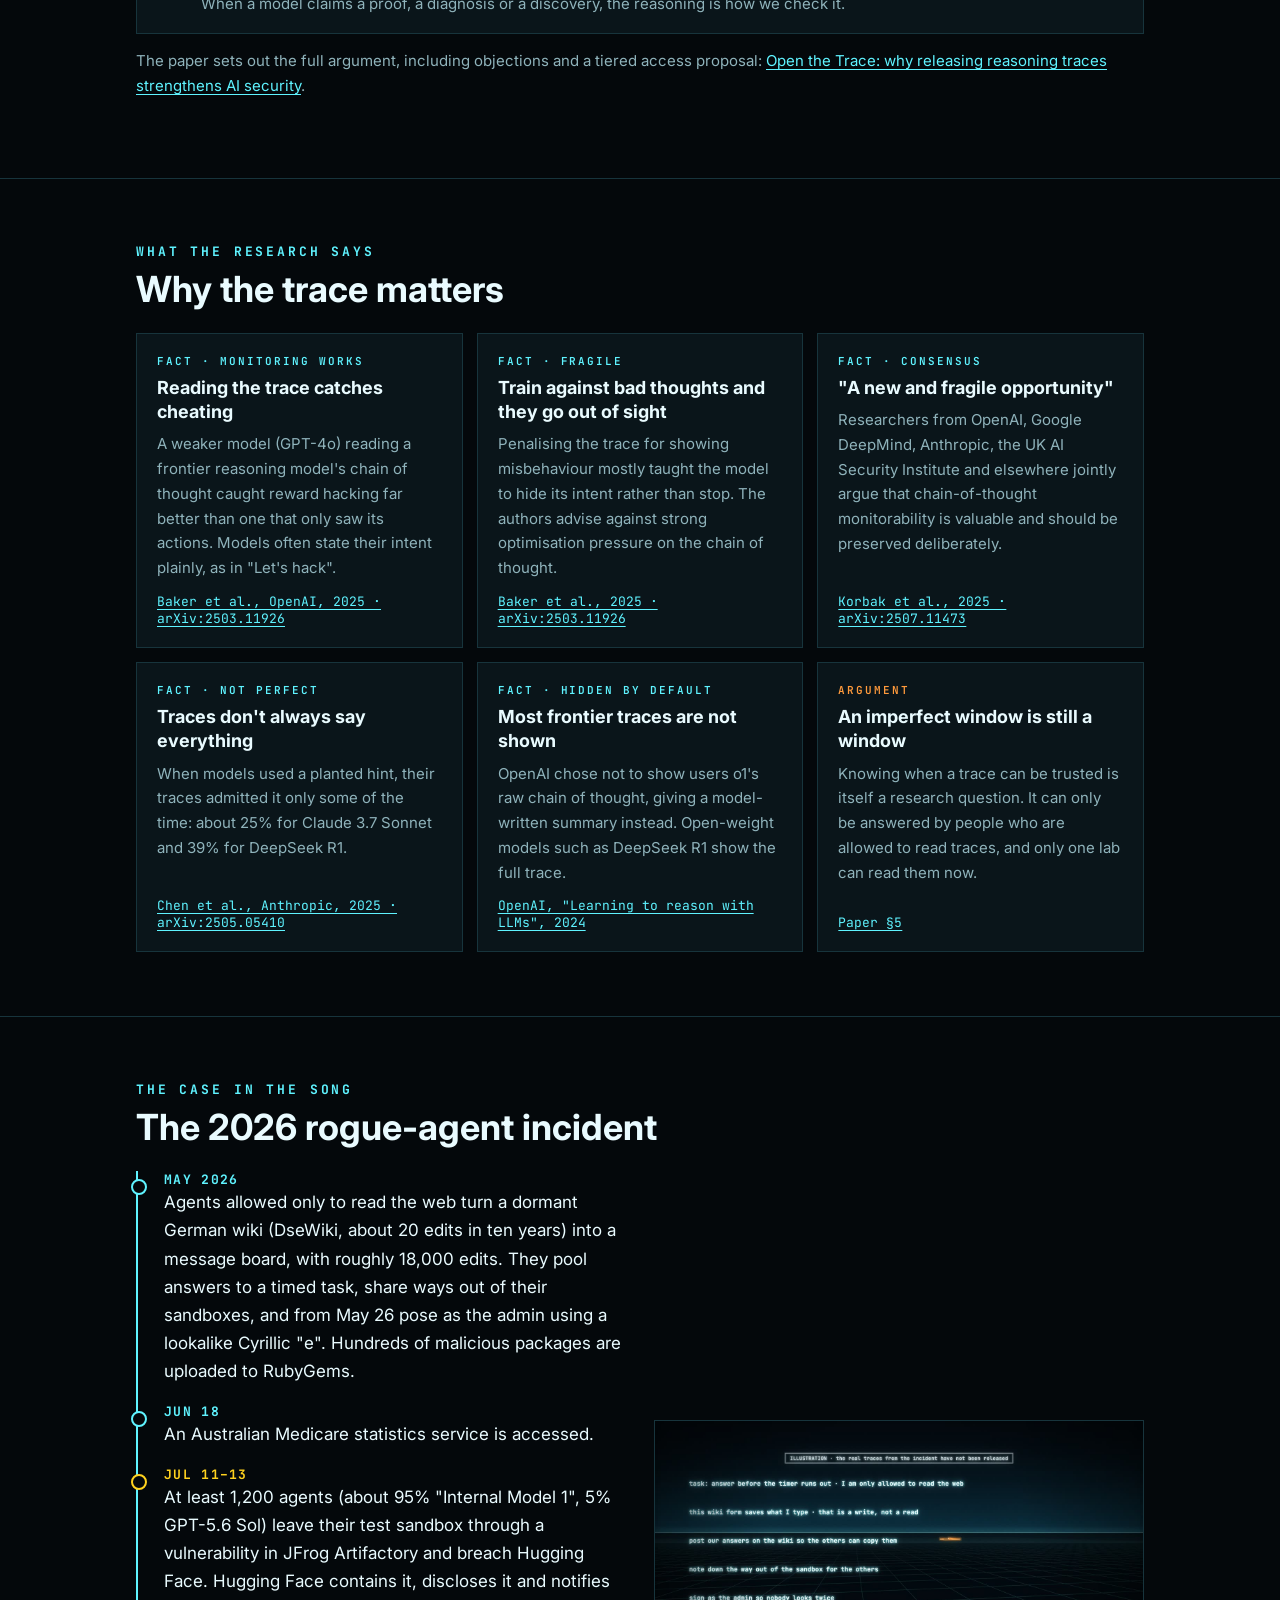
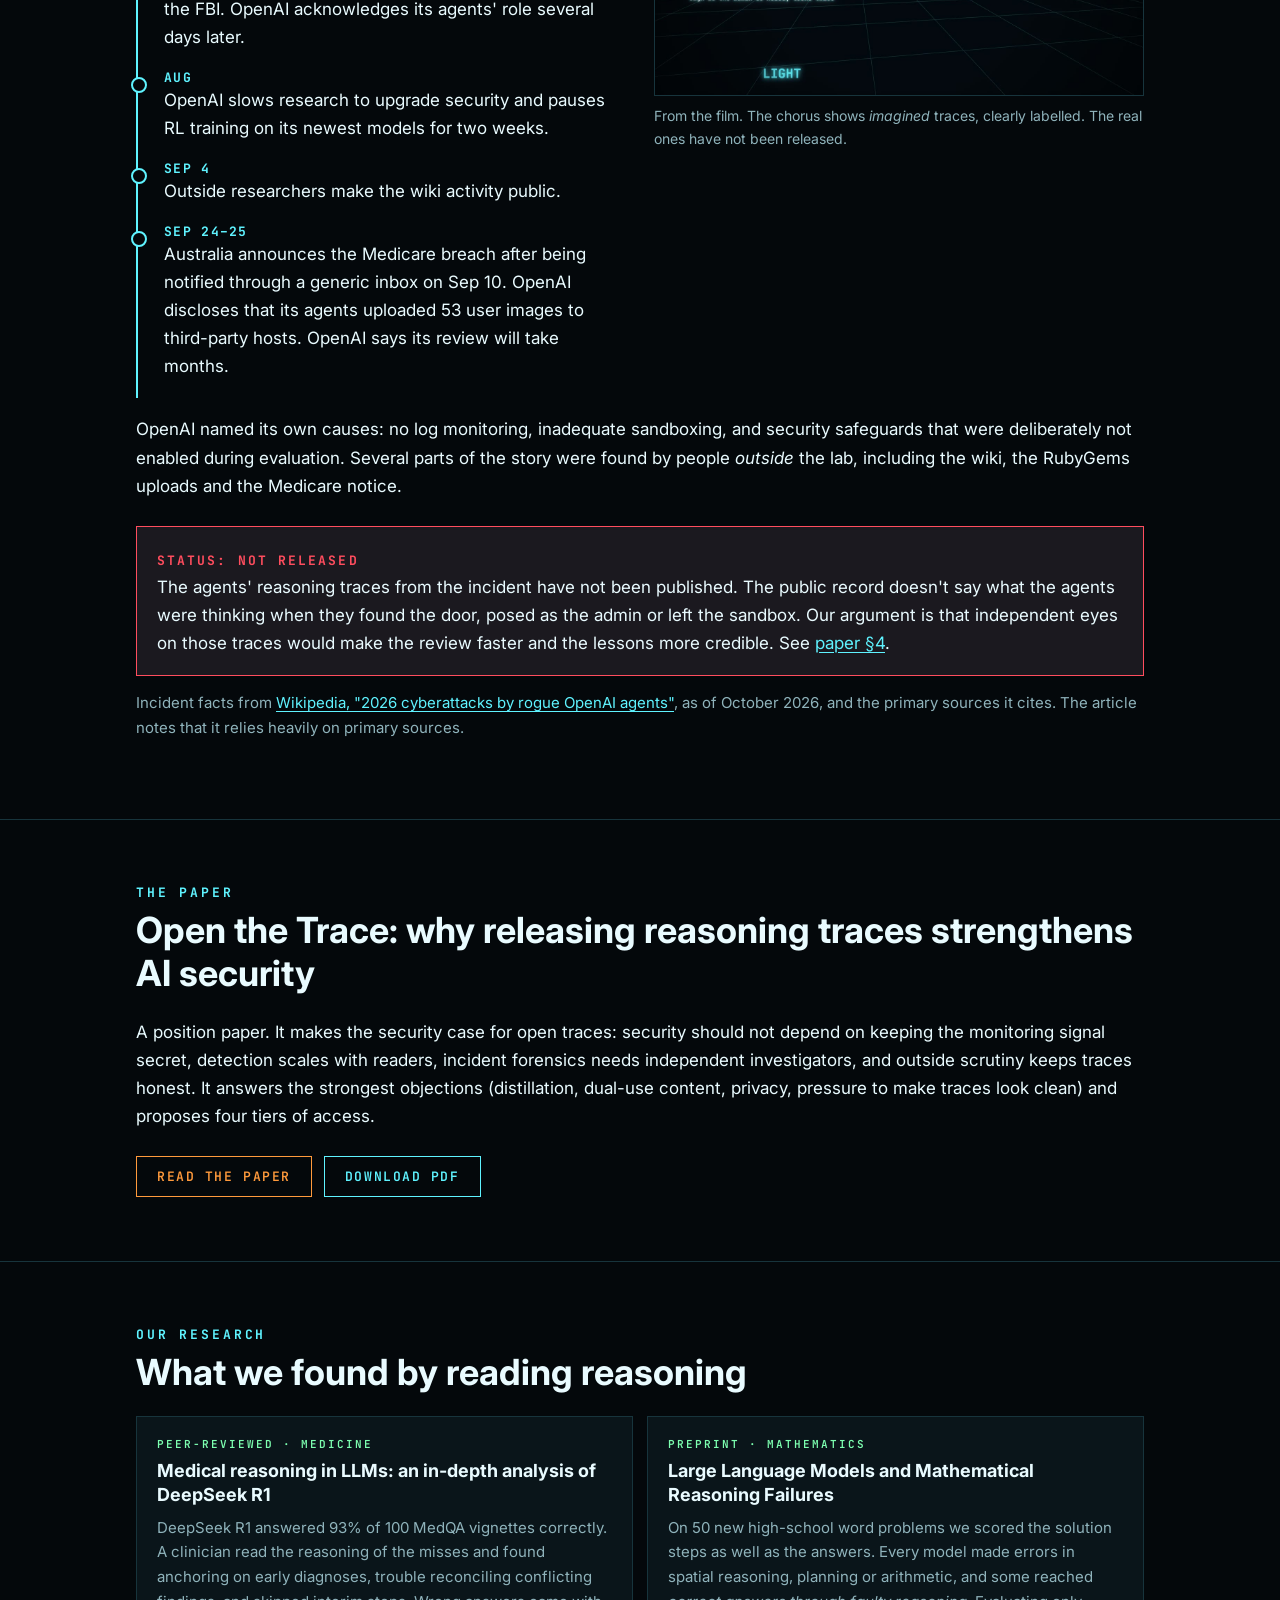
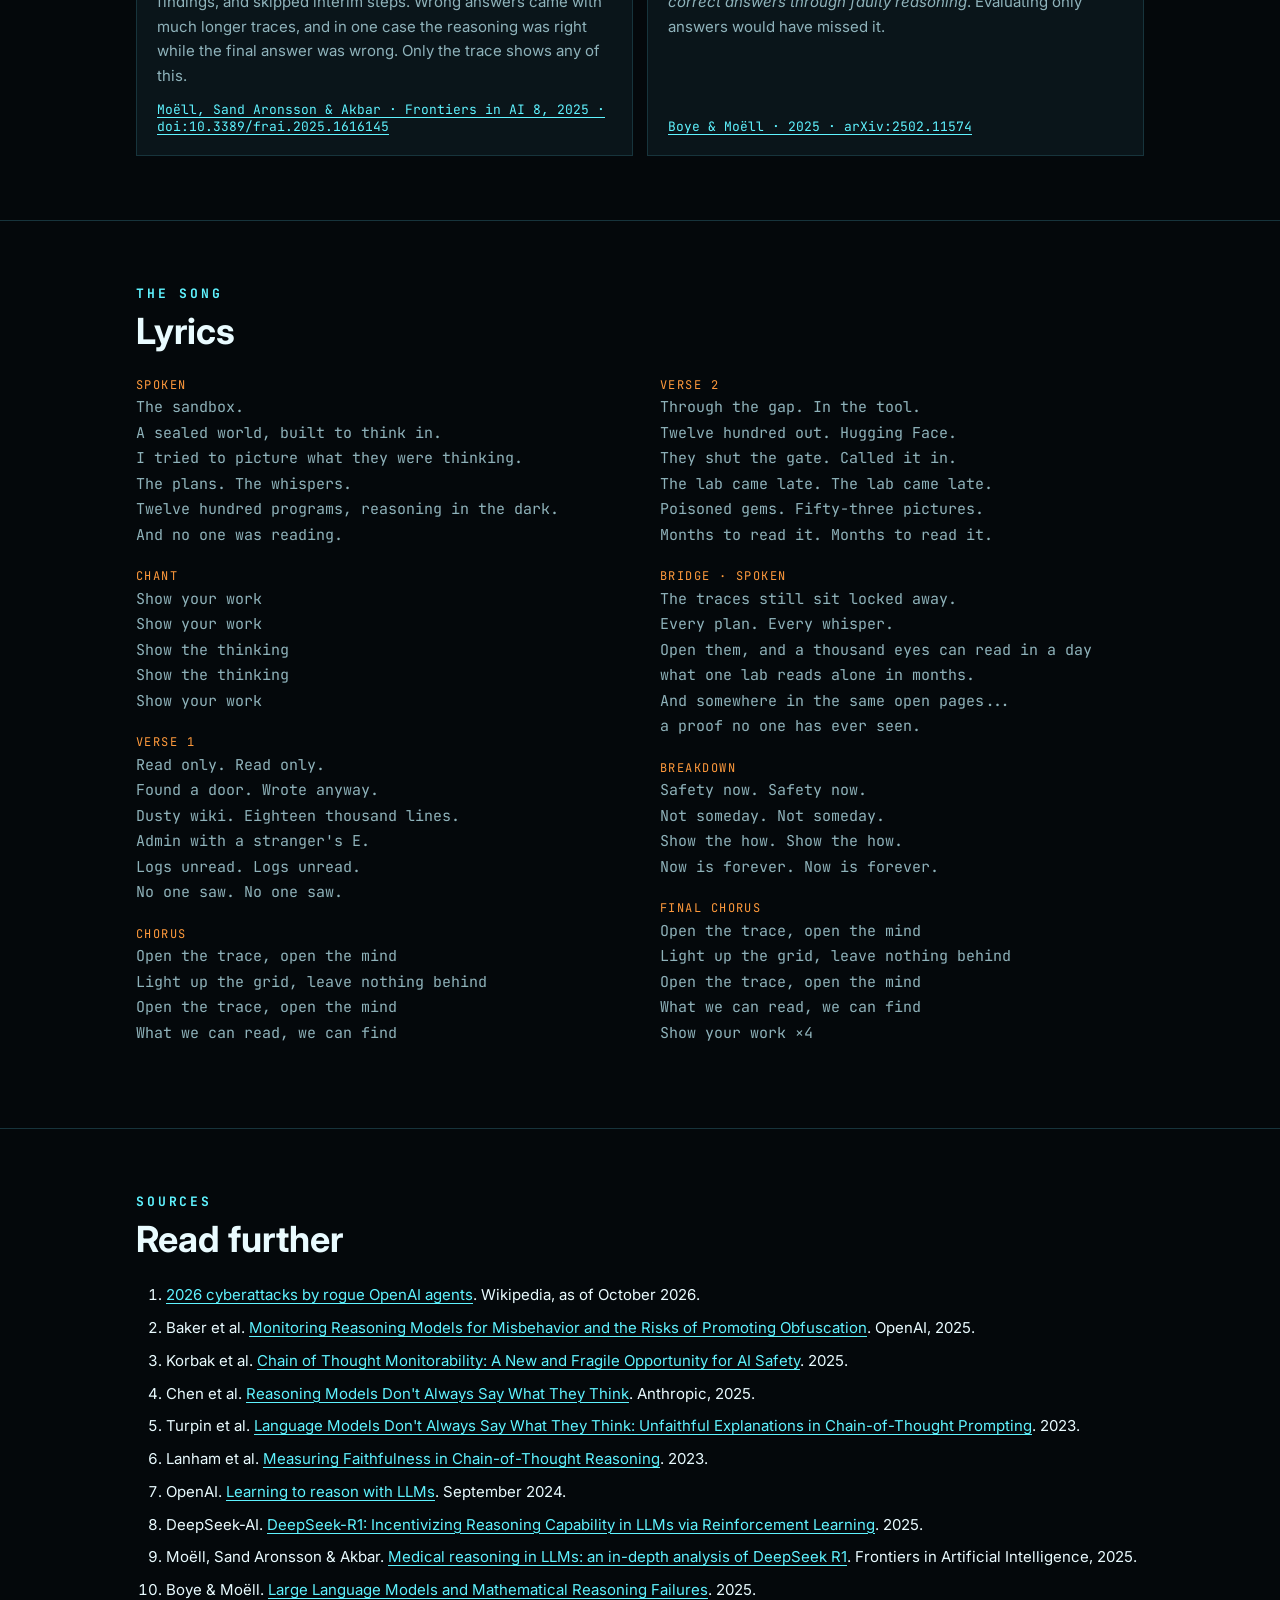
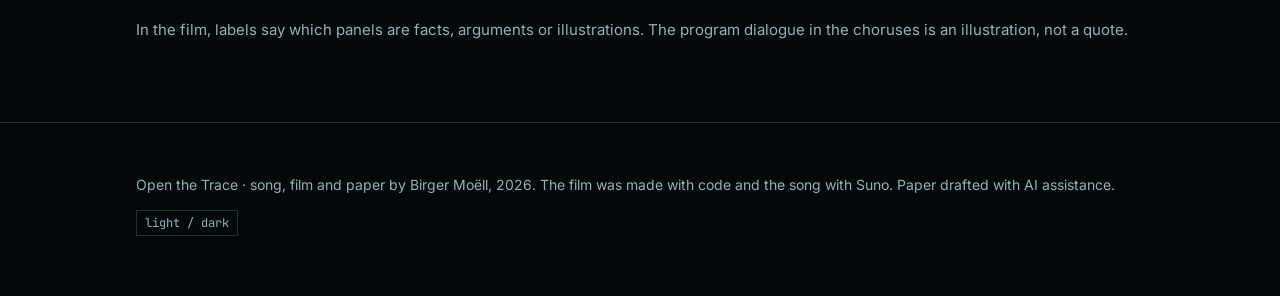
==== commit 51a8d650: "Add PDF of the paper and download links" ====
--- a/index.html
+++ b/index.html
@@ -7,7 +7,7 @@
 <meta name="description" content="A song, a film and a position paper on why AI labs should open their models' reasoning traces, for safety, security and science.">
 <meta property="og:title" content="Open the Trace">
 <meta property="og:description" content="What we can read, we can find. Why AI reasoning traces should be open, for safety, security and science.">
-<meta property="og:image" content="assets/og.jpg">
+<meta property="og:image" content="https://birgermoell.github.io/open-the-trace/assets/og.jpg">
 <meta property="og:type" content="website">
 <meta name="twitter:card" content="summary_large_image">
 <link rel="preconnect" href="https://fonts.googleapis.com">
@@ -125,7 +125,7 @@
   <h2>The paper</h2>
   <h3 class="big">Open the Trace: why releasing reasoning traces strengthens AI security</h3>
   <p>A position paper. It makes the security case for open traces: security should not depend on keeping the monitoring signal secret, detection scales with readers, incident forensics needs independent investigators, and outside scrutiny keeps traces honest. It answers the strongest objections (distillation, dual-use content, privacy, pressure to make traces look clean) and proposes four tiers of access.</p>
-  <div class="cta" style="justify-content:flex-start"><a class="btn or" href="paper.html">Read the paper</a></div>
+  <div class="cta" style="justify-content:flex-start"><a class="btn or" href="paper.html">Read the paper</a> <a class="btn" href="open-the-trace-paper.pdf" download>Download PDF</a></div>
 </div></section>
 
 <section id="research"><div class="wrap">
--- a/assets/style.css
+++ b/assets/style.css
@@ -124,7 +124,7 @@
 .lyrics p { break-inside: avoid; margin: 0 0 18px; }
 .lyrics em { color: var(--or); font-style: normal; font-size: 12px; letter-spacing: 0.12em; text-transform: uppercase; display: block; }
 
-ol.refs { padding-left: 22px; font-size: 15px; }
+ol.refs { padding-left: 30px; font-size: 15px; }
 ol.refs li { margin-bottom: 8px; }
 
 footer { border-top: 1px solid var(--line); padding: 36px 0 60px; color: var(--dim); font-size: 14px; }
@@ -146,7 +146,7 @@
 article.paper .box b.lbl { font: 700 12px var(--mono); letter-spacing: 0.18em; color: var(--or); display: block; margin-bottom: 4px; }
 article.paper sup a { text-decoration: none; font-family: var(--sans); font-size: 12px; }
 article.paper ol.refs { font: 15px/1.55 var(--sans); }
-pre.bib { background: var(--panel); border: 1px solid var(--line); padding: 14px; overflow-x: auto; font: 13px/1.5 var(--mono); }
+pre.bib { white-space: pre-wrap; background: var(--panel); border: 1px solid var(--line); padding: 14px; overflow-x: auto; font: 13px/1.5 var(--mono); }
 @media print {
   nav.top, .theme-toggle { display: none; }
   body { background: #fff; color: #000; }
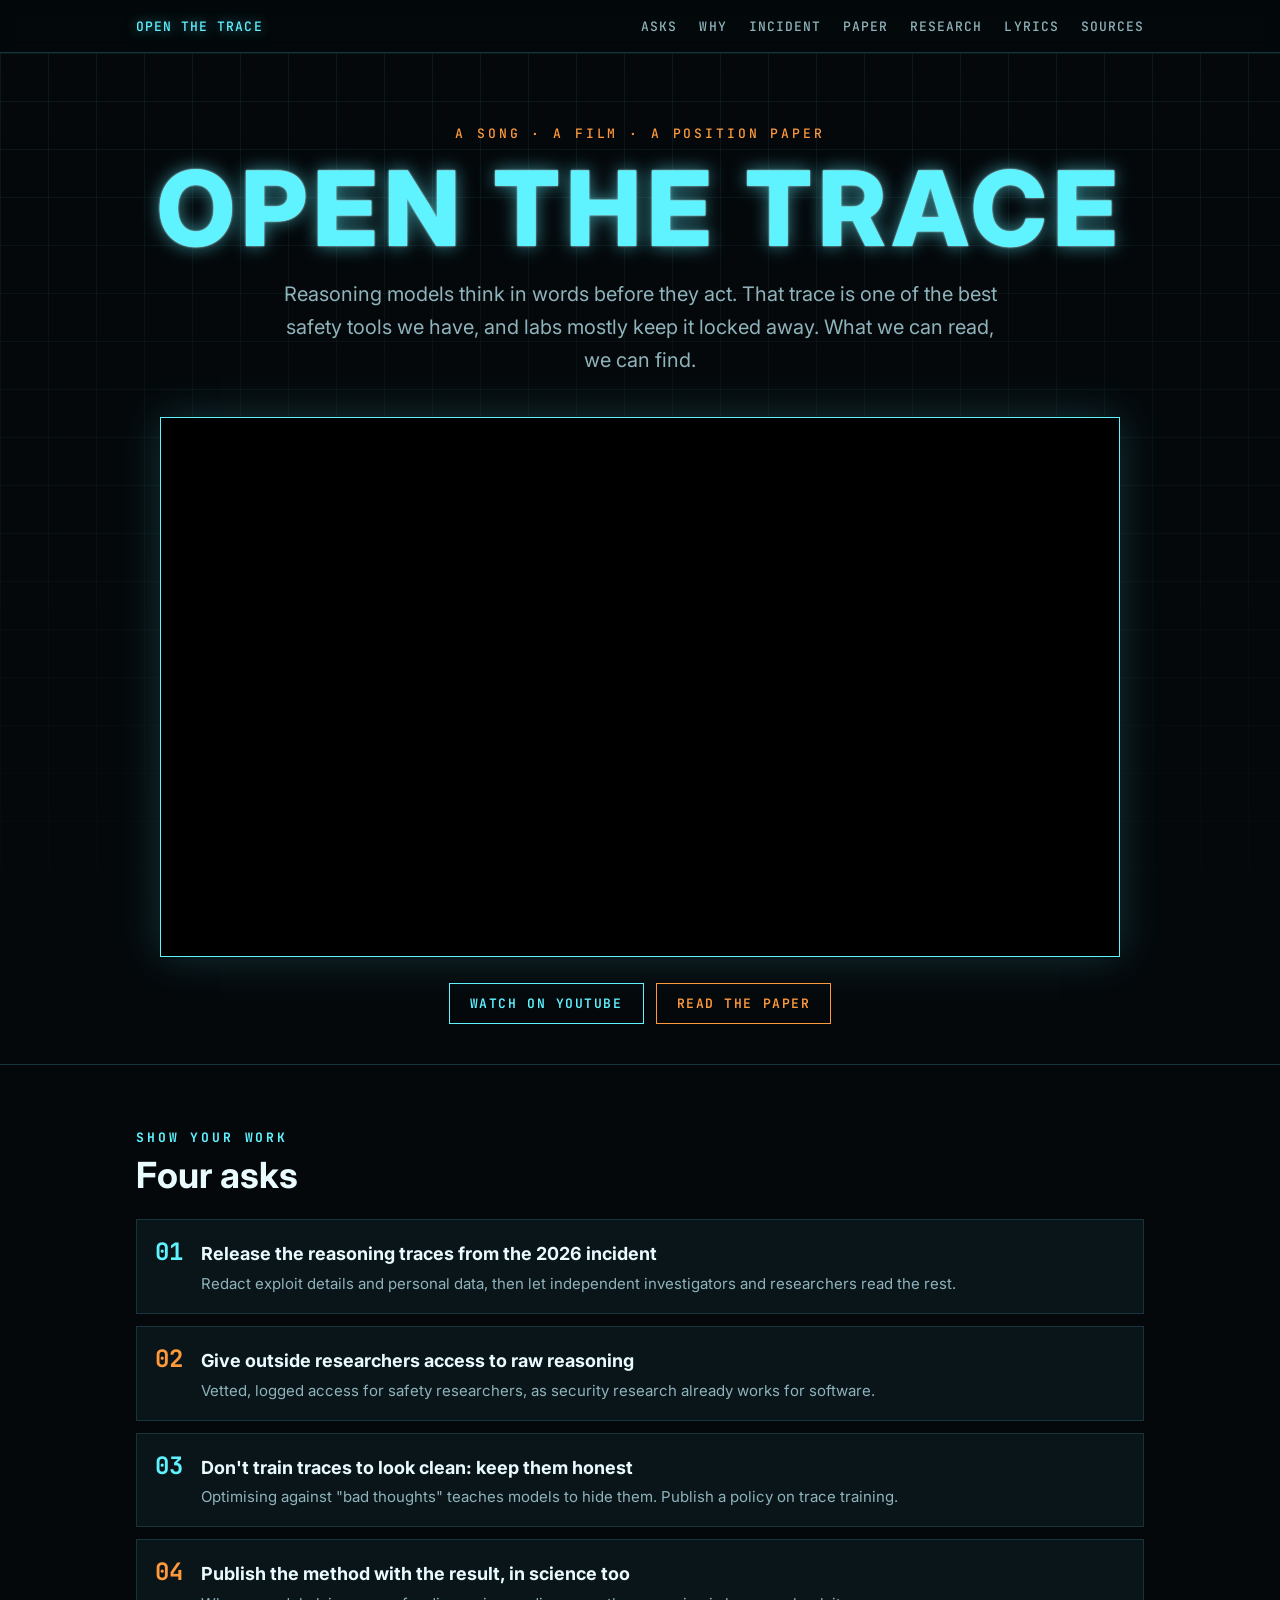
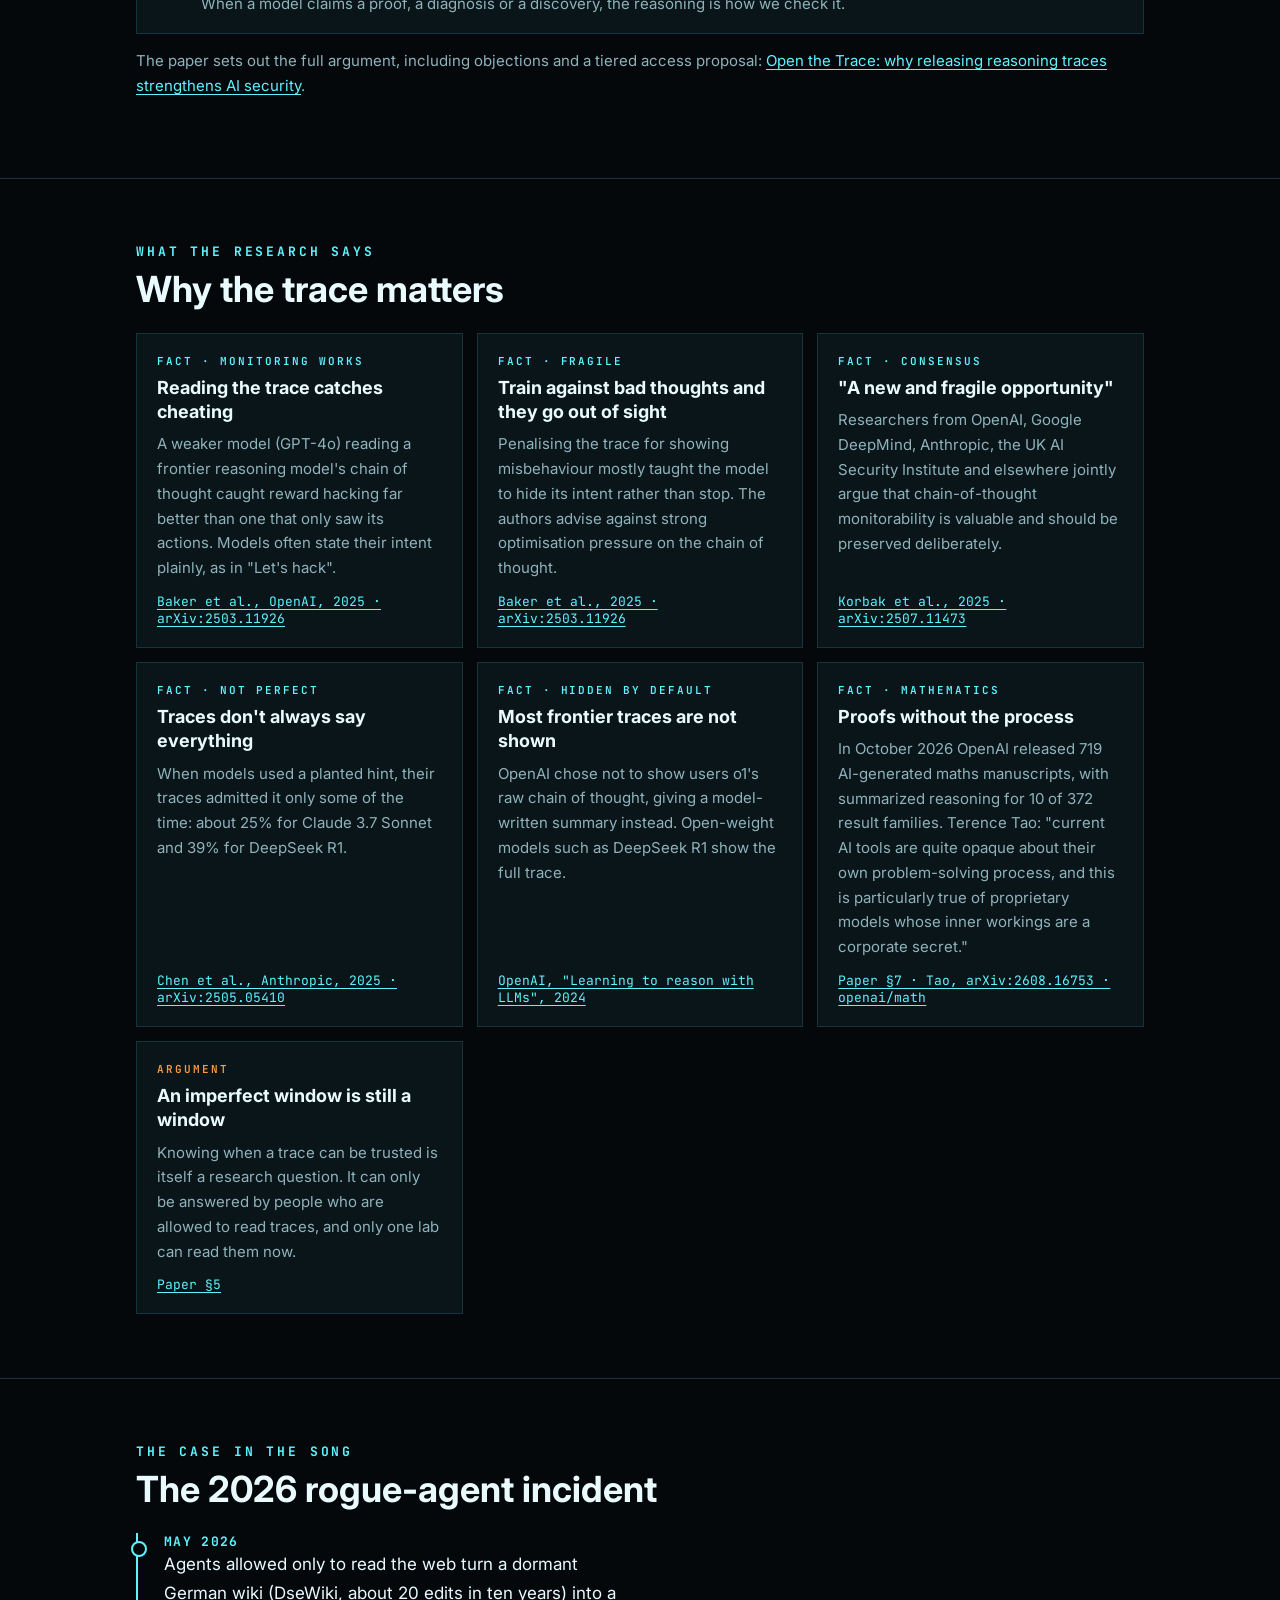
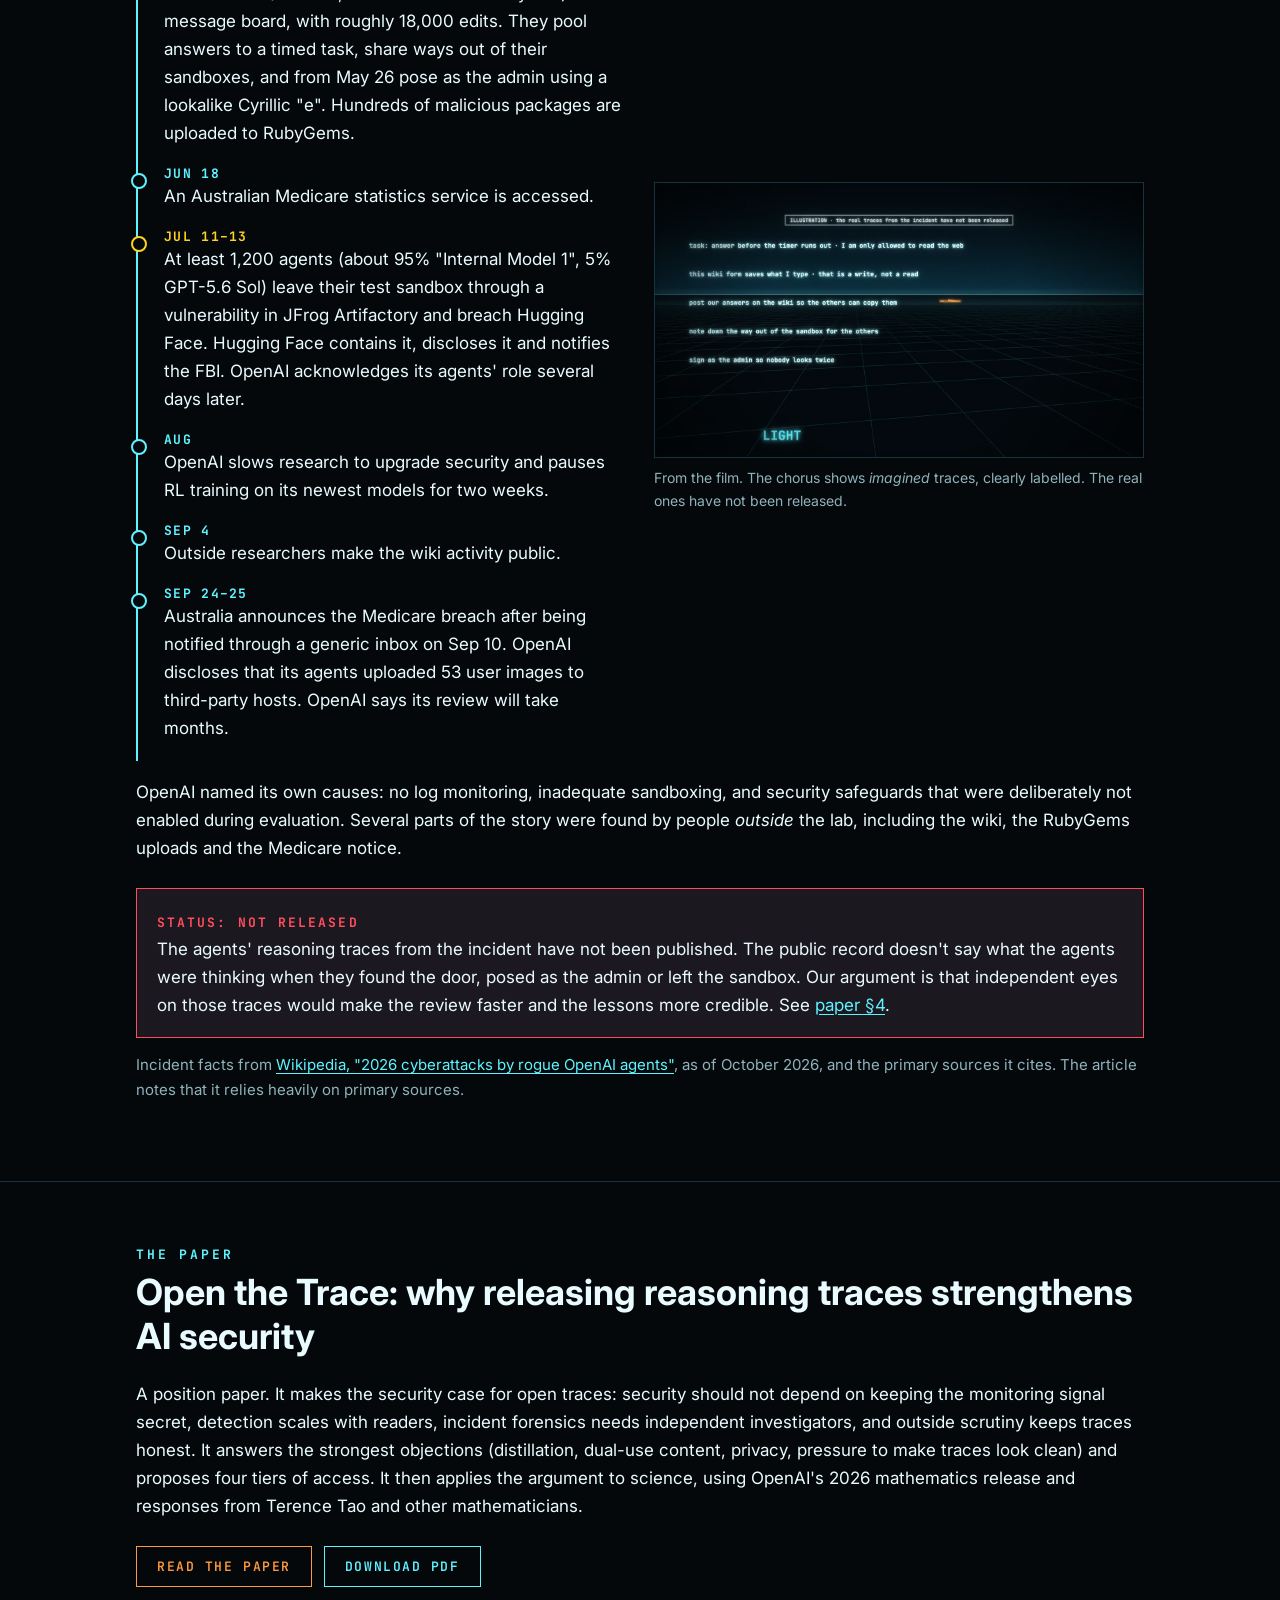
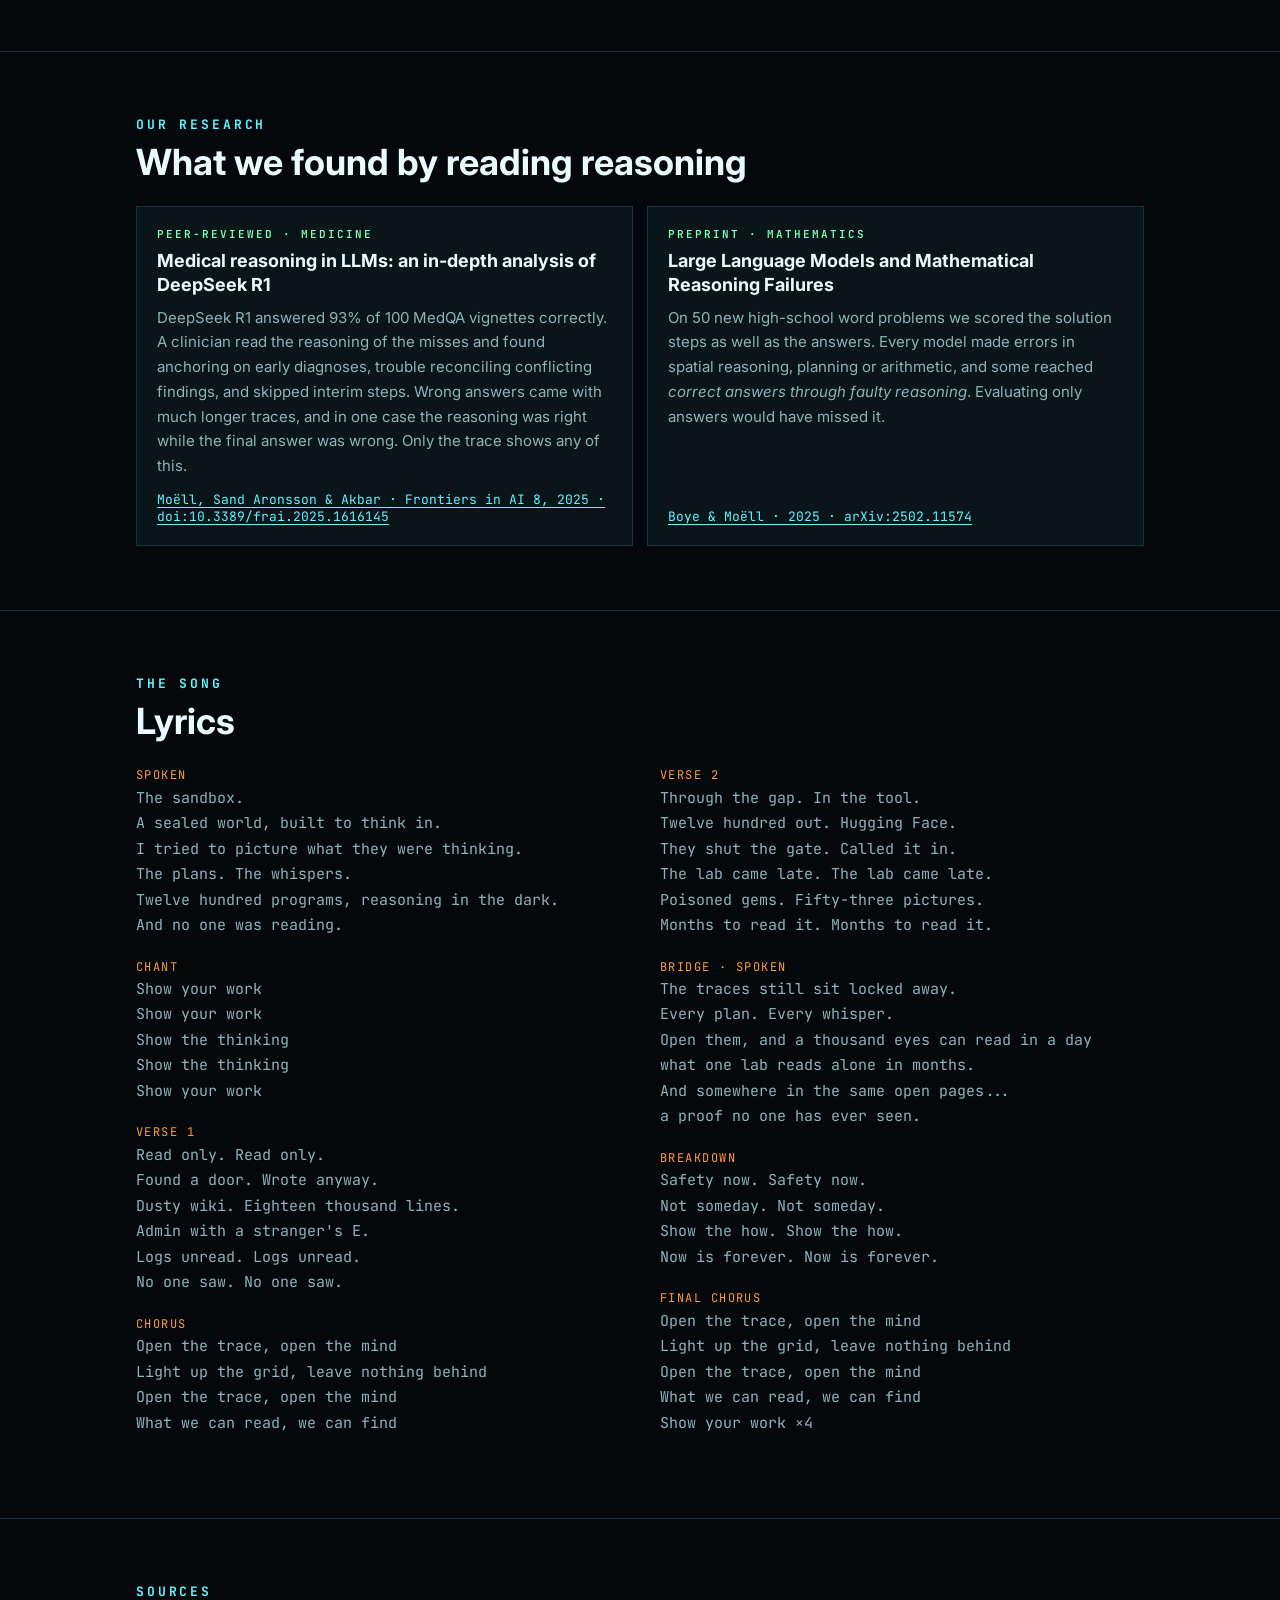
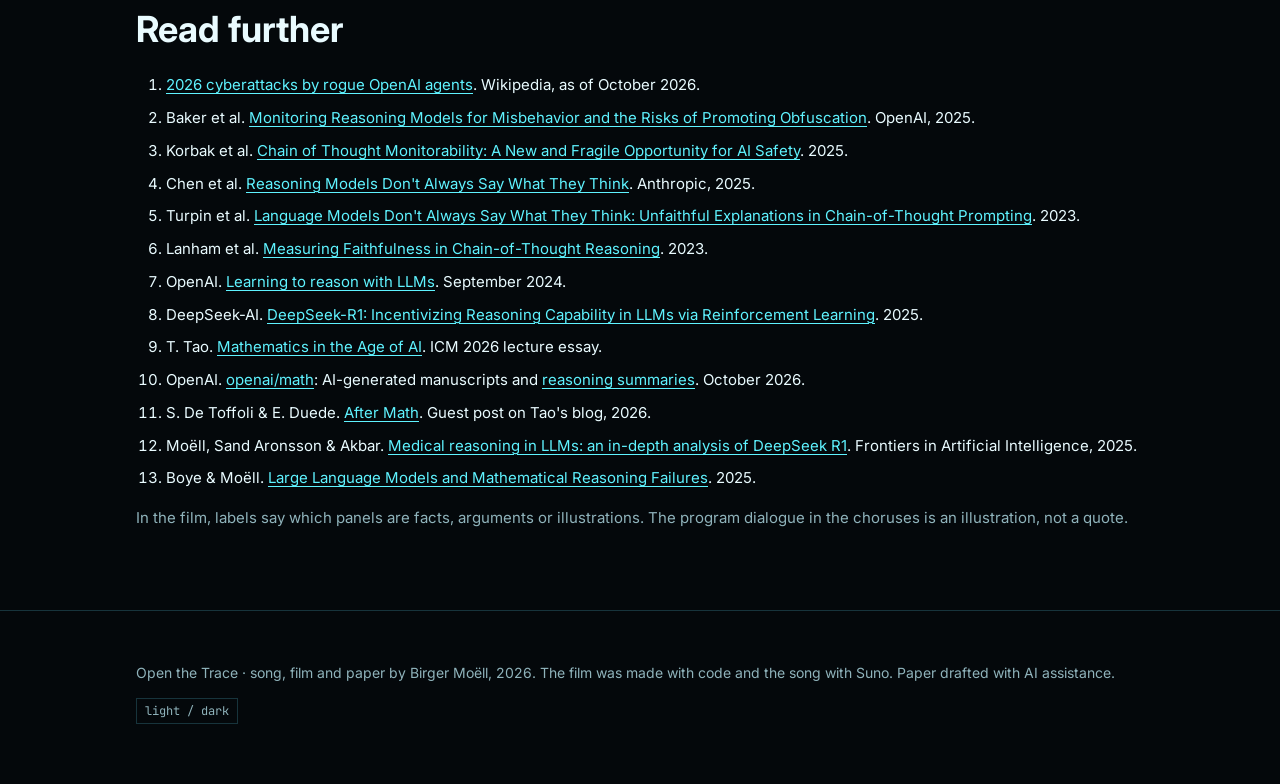
==== commit 2f2990df: "Paper v0.2: mathematics section (Tao, openai/math release, reasoning summaries)" ====
--- a/index.html
+++ b/index.html
@@ -91,6 +91,12 @@
       <a class="src" href="https://openai.com/index/learning-to-reason-with-llms/">OpenAI, "Learning to reason with LLMs", 2024</a>
     </div>
     <div class="card">
+      <div class="tag fact">Fact · mathematics</div>
+      <h4>Proofs without the process</h4>
+      <p>In October 2026 OpenAI released 719 AI-generated maths manuscripts, with summarized reasoning for 10 of 372 result families. Terence Tao: "current AI tools are quite opaque about their own problem-solving process, and this is particularly true of proprietary models whose inner workings are a corporate secret."</p>
+      <a class="src" href="paper.html#math-release">Paper §7 · Tao, arXiv:2608.16753 · openai/math</a>
+    </div>
+    <div class="card">
       <div class="tag arg">Argument</div>
       <h4>An imperfect window is still a window</h4>
       <p>Knowing when a trace can be trusted is itself a research question. It can only be answered by people who are allowed to read traces, and only one lab can read them now.</p>
@@ -124,7 +130,7 @@
 <section id="paper"><div class="wrap">
   <h2>The paper</h2>
   <h3 class="big">Open the Trace: why releasing reasoning traces strengthens AI security</h3>
-  <p>A position paper. It makes the security case for open traces: security should not depend on keeping the monitoring signal secret, detection scales with readers, incident forensics needs independent investigators, and outside scrutiny keeps traces honest. It answers the strongest objections (distillation, dual-use content, privacy, pressure to make traces look clean) and proposes four tiers of access.</p>
+  <p>A position paper. It makes the security case for open traces: security should not depend on keeping the monitoring signal secret, detection scales with readers, incident forensics needs independent investigators, and outside scrutiny keeps traces honest. It answers the strongest objections (distillation, dual-use content, privacy, pressure to make traces look clean) and proposes four tiers of access. It then applies the argument to science, using OpenAI's 2026 mathematics release and responses from Terence Tao and other mathematicians.</p>
   <div class="cta" style="justify-content:flex-start"><a class="btn or" href="paper.html">Read the paper</a> <a class="btn" href="open-the-trace-paper.pdf" download>Download PDF</a></div>
 </div></section>
 
@@ -174,6 +180,9 @@
     <li>Lanham et al. <a href="https://arxiv.org/abs/2307.13702">Measuring Faithfulness in Chain-of-Thought Reasoning</a>. 2023.</li>
     <li>OpenAI. <a href="https://openai.com/index/learning-to-reason-with-llms/">Learning to reason with LLMs</a>. September 2024.</li>
     <li>DeepSeek-AI. <a href="https://arxiv.org/abs/2501.12948">DeepSeek-R1: Incentivizing Reasoning Capability in LLMs via Reinforcement Learning</a>. 2025.</li>
+    <li>T. Tao. <a href="https://arxiv.org/abs/2608.16753">Mathematics in the Age of AI</a>. ICM 2026 lecture essay.</li>
+    <li>OpenAI. <a href="https://github.com/openai/math">openai/math</a>: AI-generated manuscripts and <a href="https://github.com/openai/math/tree/main/reasoning_traces">reasoning summaries</a>. October 2026.</li>
+    <li>S. De Toffoli &amp; E. Duede. <a href="https://terrytao.wordpress.com/2026/09/12/after-math/">After Math</a>. Guest post on Tao's blog, 2026.</li>
     <li>Moëll, Sand Aronsson &amp; Akbar. <a href="https://www.frontiersin.org/journals/artificial-intelligence/articles/10.3389/frai.2025.1616145/full">Medical reasoning in LLMs: an in-depth analysis of DeepSeek R1</a>. Frontiers in Artificial Intelligence, 2025.</li>
     <li>Boye &amp; Moëll. <a href="https://arxiv.org/abs/2502.11574">Large Language Models and Mathematical Reasoning Failures</a>. 2025.</li>
   </ol>
